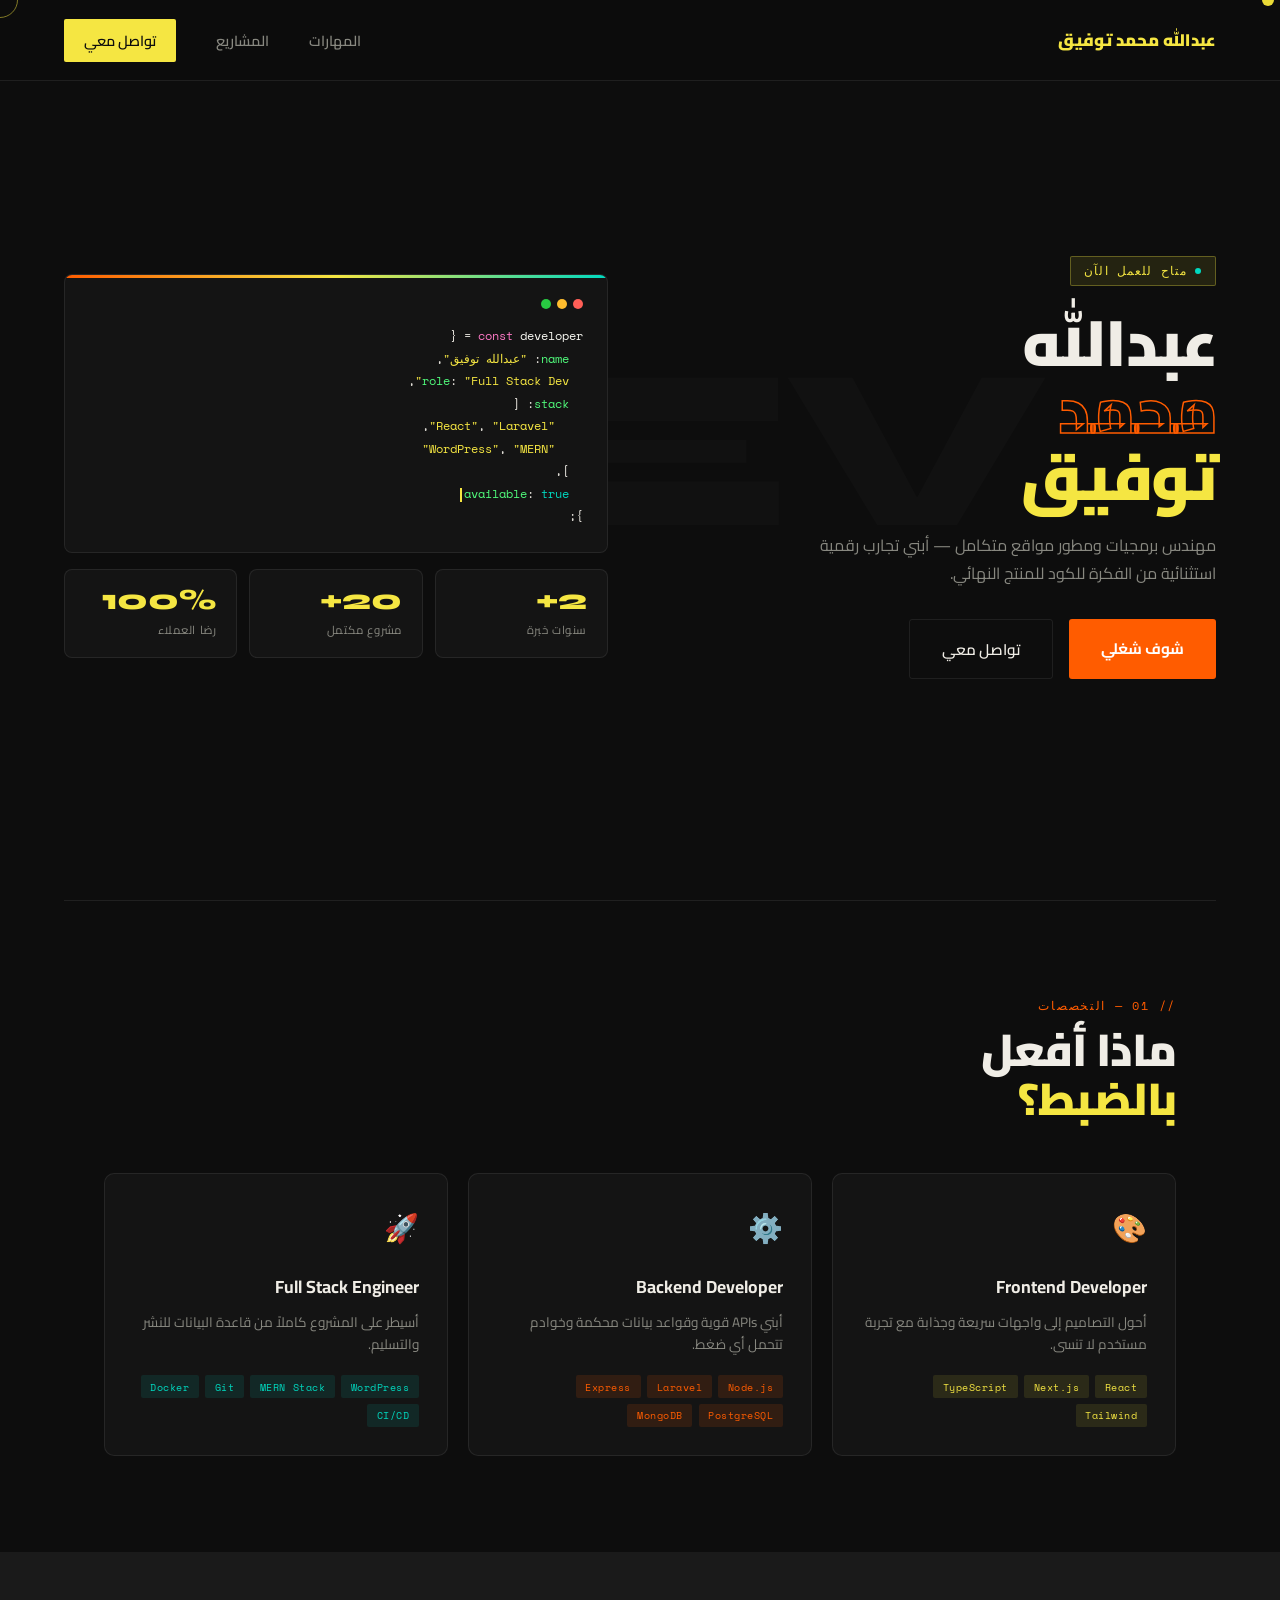
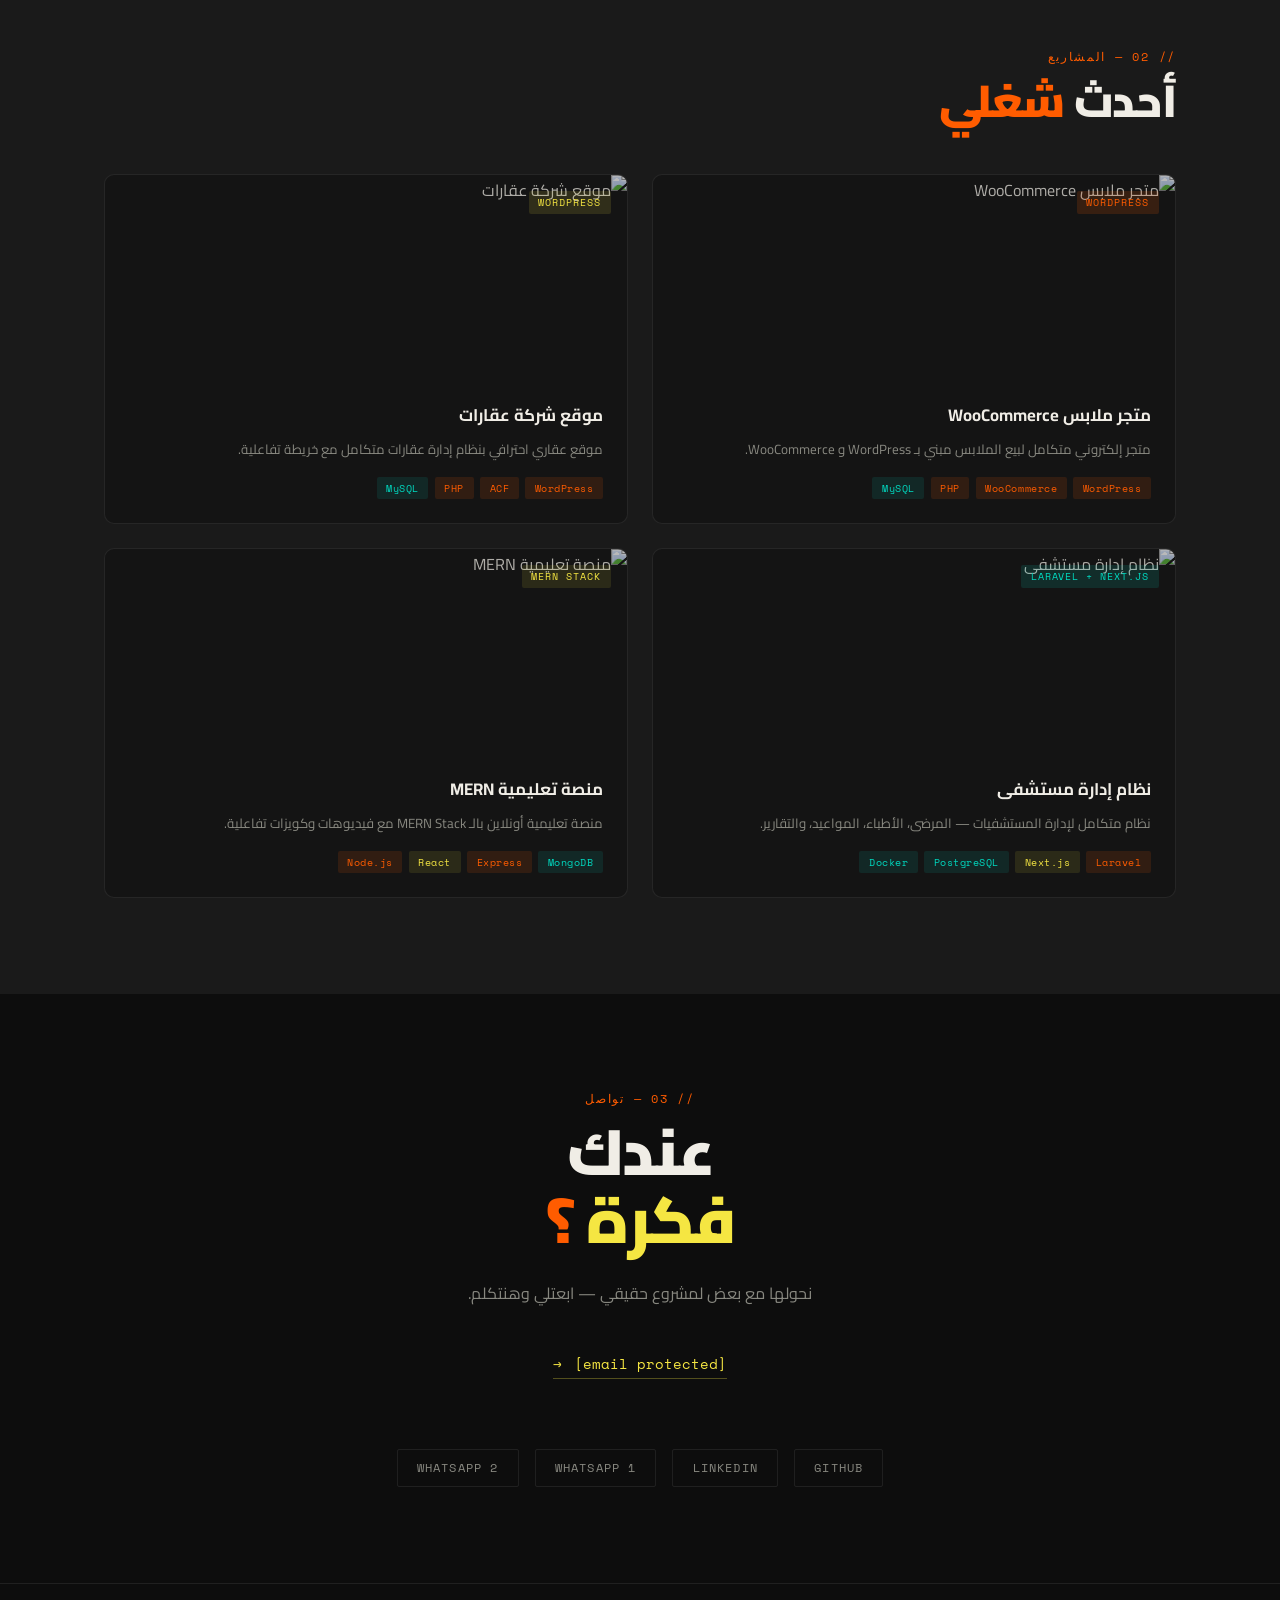
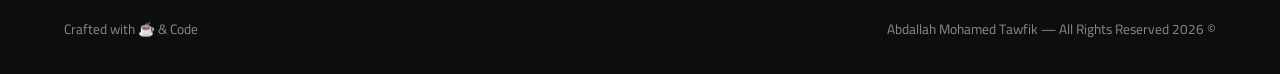
==== index.html @ bc63538a "add link to logo" ====
<!doctype html>
<html lang="ar" dir="rtl">
  <head>
    <meta charset="UTF-8" />
    <meta name="viewport" content="width=device-width, initial-scale=1.0" />
    <title>عبدالله محمد توفيق | Full Stack Developer</title>
    <link rel="preconnect" href="https://fonts.googleapis.com" />
    <link rel="preconnect" href="https://fonts.gstatic.com" crossorigin />
    <link
      href="https://fonts.googleapis.com/css2?family=Syne:wght@400;700;800&family=Space+Mono:wght@400;700&family=Cairo:wght@400;600;700;900&display=swap"
      rel="stylesheet"
    />
    <style>
      *,
      *::before,
      *::after {
        margin: 0;
        padding: 0;
        box-sizing: border-box;
      }
      :root {
        --yellow: #f5e642;
        --orange: #ff5c00;
        --teal: #00d9c0;
        --dark: #0d0d0d;
        --mid: #1a1a1a;
        --card: #141414;
        --border: rgba(255, 255, 255, 0.08);
        --text: #f0ede6;
        --muted: #888880;
      }
      html {
        scroll-behavior: smooth;
      }
      body {
        font-family: "Cairo", sans-serif;
        background: var(--dark);
        color: var(--text);
        overflow-x: hidden;
        cursor: none;
      }
      .cursor {
        position: fixed;
        width: 12px;
        height: 12px;
        background: var(--yellow);
        border-radius: 50%;
        pointer-events: none;
        z-index: 9999;
        transform: translate(-50%, -50%);
        will-change: left, top;
        mix-blend-mode: difference;
      }
      .cursor-trail {
        position: fixed;
        width: 36px;
        height: 36px;
        border: 1.5px solid var(--yellow);
        border-radius: 50%;
        pointer-events: none;
        z-index: 9998;
        transform: translate(-50%, -50%);
        opacity: 0.5;
        will-change: left, top;
      }
      nav {
        position: fixed;
        top: 0;
        left: 0;
        right: 0;
        z-index: 100;
        display: flex;
        align-items: center;
        justify-content: space-between;
        padding: 1.5rem 4rem;
        background: rgba(13, 13, 13, 0.85);
        backdrop-filter: blur(12px);
        border-bottom: 1px solid var(--border);
      }
      .nav-logo {
        font-family: "Cairo", sans-serif;
        font-weight: 900;
        font-size: 1.05rem;
        color: var(--yellow);
      }
      .nav-links {
        display: flex;
        gap: 2.5rem;
        list-style: none;
      }
      .nav-links a {
        color: var(--muted);
        text-decoration: none;
        font-size: 0.9rem;
        font-family: "Cairo", sans-serif;
        font-weight: 600;
        transition: color 0.2s;
      }
      .nav-links a:hover {
        color: var(--yellow);
      }
      .nav-cta {
        background: var(--yellow);
        color: var(--dark) !important;
        font-weight: 700;
        padding: 0.5rem 1.25rem;
        border-radius: 2px;
      }
      .hero {
        min-height: 100vh;
        display: flex;
        align-items: center;
        padding: 6rem 4rem 4rem;
        position: relative;
        overflow: hidden;
      }
      .hero-bg-text {
        position: absolute;
        top: 50%;
        left: 50%;
        transform: translate(-50%, -50%);
        font-family: "Syne", sans-serif;
        font-weight: 800;
        font-size: clamp(8rem, 18vw, 22rem);
        color: rgba(255, 255, 255, 0.02);
        white-space: nowrap;
        pointer-events: none;
        user-select: none;
        letter-spacing: -0.04em;
      }
      .hero-grid {
        display: grid;
        grid-template-columns: 1fr 1fr;
        gap: 4rem;
        width: 100%;
        max-width: 1200px;
        margin: 0 auto;
        align-items: center;
      }
      .hero-badge {
        display: inline-flex;
        align-items: center;
        gap: 0.5rem;
        background: rgba(245, 230, 66, 0.1);
        border: 1px solid rgba(245, 230, 66, 0.3);
        color: var(--yellow);
        font-family: "Space Mono", monospace;
        font-size: 0.72rem;
        padding: 0.35rem 0.85rem;
        border-radius: 2px;
        letter-spacing: 0.1em;
        margin-bottom: 1.5rem;
        animation: fadeUp 0.6s ease both;
      }
      .badge-dot {
        width: 6px;
        height: 6px;
        background: var(--teal);
        border-radius: 50%;
        animation: pulse 2s infinite;
      }
      @keyframes pulse {
        0%,
        100% {
          opacity: 1;
          transform: scale(1);
        }
        50% {
          opacity: 0.5;
          transform: scale(0.8);
        }
      }
      .hero-title {
        font-family: "Cairo", sans-serif;
        font-weight: 900;
        font-size: clamp(2.5rem, 5vw, 4.5rem);
        line-height: 1.05;
        letter-spacing: -0.03em;
        margin-bottom: 1.25rem;
        animation: fadeUp 0.6s 0.1s ease both;
      }
      .hero-title span.accent {
        color: var(--yellow);
      }
      .hero-title span.outline {
        -webkit-text-stroke: 1.5px var(--orange);
        color: transparent;
      }
      .hero-desc {
        color: var(--muted);
        font-size: 1rem;
        line-height: 1.75;
        max-width: 440px;
        margin-bottom: 2rem;
        animation: fadeUp 0.6s 0.2s ease both;
      }
      .hero-actions {
        display: flex;
        gap: 1rem;
        flex-wrap: wrap;
        animation: fadeUp 0.6s 0.3s ease both;
      }
      .btn-primary {
        background: var(--orange);
        color: #fff;
        padding: 0.9rem 2rem;
        font-family: "Cairo", sans-serif;
        font-weight: 700;
        font-size: 0.95rem;
        border: none;
        border-radius: 3px;
        cursor: none;
        transition: all 0.2s;
        text-decoration: none;
        display: inline-block;
      }
      .btn-primary:hover {
        background: var(--yellow);
        color: var(--dark);
        transform: translateY(-2px);
      }
      .btn-outline {
        background: transparent;
        color: var(--text);
        padding: 0.9rem 2rem;
        font-family: "Cairo", sans-serif;
        font-weight: 600;
        font-size: 0.95rem;
        border: 1px solid var(--border);
        border-radius: 3px;
        cursor: none;
        transition: all 0.2s;
        text-decoration: none;
        display: inline-block;
      }
      .btn-outline:hover {
        border-color: var(--teal);
        color: var(--teal);
        transform: translateY(-2px);
      }
      .hero-visual {
        display: flex;
        flex-direction: column;
        gap: 1rem;
        animation: fadeIn 0.8s 0.2s ease both;
      }
      .code-card {
        background: var(--card);
        border: 1px solid var(--border);
        border-radius: 8px;
        padding: 1.5rem;
        font-family: "Space Mono", monospace;
        font-size: 0.78rem;
        line-height: 1.8;
        position: relative;
        overflow: hidden;
      }
      .code-card::before {
        content: "";
        position: absolute;
        top: 0;
        left: 0;
        right: 0;
        height: 3px;
        background: linear-gradient(
          90deg,
          var(--orange),
          var(--yellow),
          var(--teal)
        );
      }
      .code-dots {
        display: flex;
        gap: 6px;
        margin-bottom: 1rem;
      }
      .code-dots span {
        width: 10px;
        height: 10px;
        border-radius: 50%;
      }
      .d1 {
        background: #ff5f57;
      }
      .d2 {
        background: #ffbd2e;
      }
      .d3 {
        background: #28ca42;
      }
      .c-kw {
        color: #ff79c6;
      }
      .c-fn {
        color: #50fa7b;
      }
      .c-str {
        color: var(--yellow);
      }
      .c-num {
        color: var(--teal);
      }
      .c-var {
        color: #f8f8f2;
      }
      .typing-cursor {
        display: inline-block;
        width: 2px;
        height: 14px;
        background: var(--yellow);
        margin-right: 2px;
        vertical-align: middle;
        animation: blink 1s infinite;
      }
      @keyframes blink {
        0%,
        100% {
          opacity: 1;
        }
        50% {
          opacity: 0;
        }
      }
      .stats-row {
        display: grid;
        grid-template-columns: repeat(3, 1fr);
        gap: 0.75rem;
      }
      .stat-card {
        background: var(--card);
        border: 1px solid var(--border);
        border-radius: 8px;
        padding: 1rem 1.25rem;
        transition:
          border-color 0.2s,
          transform 0.2s;
      }
      .stat-card:hover {
        border-color: var(--yellow);
        transform: translateY(-3px);
      }
      .stat-num {
        font-family: "Syne", sans-serif;
        font-weight: 800;
        font-size: 1.8rem;
        color: var(--yellow);
        line-height: 1;
        margin-bottom: 4px;
      }
      .stat-label {
        font-size: 0.72rem;
        color: var(--muted);
        letter-spacing: 0.05em;
      }
      .section {
        padding: 6rem 4rem;
        max-width: 1200px;
        margin: 0 auto;
      }
      .section-tag {
        font-family: "Space Mono", monospace;
        font-size: 0.72rem;
        color: var(--orange);
        letter-spacing: 0.15em;
        margin-bottom: 0.75rem;
        text-transform: uppercase;
      }
      .section-title {
        font-family: "Cairo", sans-serif;
        font-weight: 900;
        font-size: clamp(1.8rem, 3.5vw, 2.8rem);
        line-height: 1.1;
        letter-spacing: -0.02em;
        margin-bottom: 3rem;
      }
      .skills-grid {
        display: grid;
        grid-template-columns: repeat(3, 1fr);
        gap: 1.25rem;
      }
      .skill-card {
        background: var(--card);
        border: 1px solid var(--border);
        border-radius: 10px;
        padding: 1.75rem;
        transition: all 0.3s;
        position: relative;
        overflow: hidden;
      }
      .skill-card::after {
        content: "";
        position: absolute;
        bottom: 0;
        left: 0;
        right: 0;
        height: 2px;
        transform: scaleX(0);
        transition: transform 0.3s;
        transform-origin: left;
      }
      .skill-card.frontend::after {
        background: var(--yellow);
      }
      .skill-card.backend::after {
        background: var(--orange);
      }
      .skill-card.fullstack::after {
        background: var(--teal);
      }
      .skill-card:hover {
        border-color: rgba(255, 255, 255, 0.15);
        transform: translateY(-5px);
      }
      .skill-card:hover::after {
        transform: scaleX(1);
      }
      .skill-icon {
        font-size: 1.75rem;
        margin-bottom: 1rem;
      }
      .skill-title {
        font-family: "Cairo", sans-serif;
        font-weight: 700;
        font-size: 1.1rem;
        margin-bottom: 0.5rem;
      }
      .skill-desc {
        font-size: 0.85rem;
        color: var(--muted);
        line-height: 1.65;
        margin-bottom: 1.25rem;
      }
      .skill-tags {
        display: flex;
        flex-wrap: wrap;
        gap: 0.4rem;
      }
      .tag {
        font-family: "Space Mono", monospace;
        font-size: 0.65rem;
        padding: 0.2rem 0.6rem;
        border-radius: 2px;
        letter-spacing: 0.05em;
      }
      .tag-yellow {
        background: rgba(245, 230, 66, 0.1);
        color: var(--yellow);
      }
      .tag-orange {
        background: rgba(255, 92, 0, 0.12);
        color: var(--orange);
      }
      .tag-teal {
        background: rgba(0, 217, 192, 0.1);
        color: var(--teal);
      }
      .projects-section {
        background: var(--mid);
        padding: 6rem 0;
      }
      .projects-inner {
        max-width: 1200px;
        margin: 0 auto;
        padding: 0 4rem;
      }
      .projects-grid {
        display: grid;
        grid-template-columns: repeat(2, 1fr);
        gap: 1.5rem;
      }
      .project-card {
        background: var(--card);
        border: 1px solid var(--border);
        border-radius: 10px;
        overflow: hidden;
        transition: all 0.3s;
        cursor: none;
      }
      .project-card:hover {
        border-color: rgba(255, 255, 255, 0.25);
        transform: translateY(-4px);
      }
      .project-thumb {
        height: 200px;
        position: relative;
        overflow: hidden;
        display: flex;
        align-items: center;
        justify-content: center;
      }
      .project-thumb img {
        width: 100%;
        height: 100%;
        object-fit: cover;
        transition: transform 0.4s;
        opacity: 0.7;
      }
      .project-card:hover .project-thumb img {
        transform: scale(1.05);
        opacity: 0.9;
      }
      .project-label {
        position: absolute;
        top: 1rem;
        right: 1rem;
        font-family: "Space Mono", monospace;
        font-size: 0.62rem;
        padding: 0.25rem 0.6rem;
        border-radius: 2px;
        letter-spacing: 0.1em;
      }
      .project-overlay {
        position: absolute;
        inset: 0;
        background: rgba(0, 0, 0, 0.4);
        display: flex;
        align-items: center;
        justify-content: center;
        opacity: 0;
        transition: opacity 0.3s;
      }
      .project-card:hover .project-overlay {
        opacity: 1;
      }
      .overlay-btn {
        font-family: "Cairo", sans-serif;
        font-weight: 700;
        font-size: 0.85rem;
        color: var(--dark);
        background: var(--yellow);
        padding: 0.6rem 1.4rem;
        border-radius: 3px;
        border: none;
        cursor: none;
      }
      .project-body {
        padding: 1.5rem;
      }
      .project-title {
        font-family: "Cairo", sans-serif;
        font-weight: 700;
        font-size: 1.05rem;
        margin-bottom: 0.5rem;
      }
      .project-desc {
        font-size: 0.83rem;
        color: var(--muted);
        line-height: 1.65;
        margin-bottom: 1rem;
      }
      .project-stack {
        display: flex;
        gap: 0.4rem;
        flex-wrap: wrap;
      }
      .contact-section {
        padding: 6rem 4rem;
        max-width: 900px;
        margin: 0 auto;
        text-align: center;
      }
      .contact-big {
        font-family: "Cairo", sans-serif;
        font-weight: 900;
        font-size: clamp(2.5rem, 5vw, 5rem);
        line-height: 1.05;
        letter-spacing: -0.03em;
        margin-bottom: 1.5rem;
      }
      .contact-big .y {
        color: var(--yellow);
      }
      .contact-big .o {
        color: var(--orange);
      }
      .contact-desc {
        color: var(--muted);
        font-size: 1rem;
        margin-bottom: 2.5rem;
      }
      .contact-email {
        display: inline-flex;
        align-items: center;
        gap: 0.75rem;
        font-family: "Space Mono", monospace;
        font-size: 0.85rem;
        color: var(--yellow);
        text-decoration: none;
        border-bottom: 1px solid rgba(245, 230, 66, 0.3);
        padding-bottom: 4px;
        transition: all 0.2s;
        margin-bottom: 2.5rem;
      }
      .contact-email:hover {
        border-color: var(--yellow);
        gap: 1rem;
      }
      .socials {
        display: flex;
        gap: 1rem;
        justify-content: center;
        flex-wrap: wrap;
      }
      .social-link {
        font-family: "Space Mono", monospace;
        font-size: 0.72rem;
        letter-spacing: 0.1em;
        color: var(--muted);
        text-decoration: none;
        padding: 0.6rem 1.2rem;
        border: 1px solid var(--border);
        border-radius: 2px;
        transition: all 0.2s;
        text-transform: uppercase;
      }
      .social-link:hover {
        color: var(--text);
        border-color: rgba(255, 255, 255, 0.25);
        transform: translateY(-2px);
      }
      footer {
        border-top: 1px solid var(--border);
        padding: 2rem 4rem;
        display: flex;
        justify-content: space-between;
        align-items: center;
      }
      footer p {
        font-family: "Cairo", sans-serif;
        font-size: 0.85rem;
        color: var(--muted);
      }
      .divider {
        height: 1px;
        background: var(--border);
        margin: 0 4rem;
      }
      @keyframes fadeUp {
        from {
          opacity: 0;
          transform: translateY(20px);
        }
        to {
          opacity: 1;
          transform: translateY(0);
        }
      }
      @keyframes fadeIn {
        from {
          opacity: 0;
        }
        to {
          opacity: 1;
        }
      }
      .reveal {
        opacity: 0;
        transform: translateY(30px);
        transition:
          opacity 0.6s ease,
          transform 0.6s ease;
      }
      .reveal.visible {
        opacity: 1;
        transform: none;
      }
      ::-webkit-scrollbar {
        width: 4px;
      }
      ::-webkit-scrollbar-track {
        background: var(--dark);
      }
      ::-webkit-scrollbar-thumb {
        background: var(--orange);
        border-radius: 2px;
      }

      /* ===== SLIDE-IN PANEL ===== */
      .panel-overlay {
        position: fixed;
        inset: 0;
        background: rgba(0, 0, 0, 0.7);
        z-index: 500;
        opacity: 0;
        pointer-events: none;
        transition: opacity 0.35s ease;
        backdrop-filter: blur(4px);
      }
      .panel-overlay.active {
        opacity: 1;
        pointer-events: all;
      }
      .slide-panel {
        position: fixed;
        top: 0;
        left: 0;
        width: min(680px, 100vw);
        height: 100vh;
        background: #111;
        z-index: 501;
        transform: translateX(-100%);
        transition: transform 0.4s cubic-bezier(0.4, 0, 0.2, 1);
        overflow-y: auto;
        display: flex;
        flex-direction: column;
      }
      .slide-panel.active {
        transform: translateX(0);
      }
      .panel-header {
        padding: 1.5rem 2rem;
        border-bottom: 1px solid var(--border);
        display: flex;
        align-items: center;
        justify-content: space-between;
        position: sticky;
        top: 0;
        background: #111;
        z-index: 10;
      }
      .panel-close {
        width: 36px;
        height: 36px;
        border: 1px solid var(--border);
        background: transparent;
        color: var(--muted);
        border-radius: 4px;
        cursor: none;
        font-size: 1.1rem;
        display: flex;
        align-items: center;
        justify-content: center;
        transition: all 0.2s;
      }
      .panel-close:hover {
        border-color: var(--orange);
        color: var(--orange);
      }
      .panel-body {
        padding: 2rem;
        flex: 1;
      }
      .panel-imgs {
        display: grid;
        grid-template-columns: 1fr 1fr;
        gap: 0.75rem;
        margin-bottom: 2rem;
      }
      .panel-img {
        width: 100%;
        height: 160px;
        object-fit: cover;
        border-radius: 6px;
        border: 1px solid var(--border);
      }
      .panel-img-single {
        width: 100%;
        height: 240px;
        object-fit: cover;
        border-radius: 6px;
        border: 1px solid var(--border);
        margin-bottom: 2rem;
      }
      .panel-title {
        font-family: "Cairo", sans-serif;
        font-weight: 900;
        font-size: 1.6rem;
        margin-bottom: 0.5rem;
      }
      .panel-type {
        font-family: "Space Mono", monospace;
        font-size: 0.7rem;
        letter-spacing: 0.12em;
        padding: 0.25rem 0.7rem;
        border-radius: 2px;
        display: inline-block;
        margin-bottom: 1.25rem;
      }
      .panel-desc {
        color: var(--muted);
        font-size: 0.92rem;
        line-height: 1.8;
        margin-bottom: 1.75rem;
      }
      .panel-section-label {
        font-family: "Space Mono", monospace;
        font-size: 0.68rem;
        color: var(--orange);
        letter-spacing: 0.15em;
        text-transform: uppercase;
        margin-bottom: 0.75rem;
      }
      .panel-tags {
        display: flex;
        flex-wrap: wrap;
        gap: 0.5rem;
        margin-bottom: 1.75rem;
      }
      .panel-tag {
        font-family: "Space Mono", monospace;
        font-size: 0.68rem;
        padding: 0.3rem 0.75rem;
        border-radius: 2px;
        letter-spacing: 0.05em;
      }
      .panel-links {
        display: flex;
        gap: 0.75rem;
        flex-wrap: wrap;
      }
      .panel-link {
        font-family: "Cairo", sans-serif;
        font-weight: 600;
        font-size: 0.85rem;
        text-decoration: none;
        padding: 0.7rem 1.4rem;
        border-radius: 3px;
        transition: all 0.2s;
        display: inline-flex;
        align-items: center;
        gap: 0.4rem;
      }
      .panel-link.primary {
        background: var(--orange);
        color: #fff;
      }
      .panel-link.primary:hover {
        background: var(--yellow);
        color: var(--dark);
      }
      .panel-link.secondary {
        background: transparent;
        border: 1px solid var(--border);
        color: var(--text);
      }
      .panel-link.secondary:hover {
        border-color: var(--teal);
        color: var(--teal);
      }

      @media (max-width: 900px) {
        nav {
          padding: 1.25rem 2rem;
        }
        .nav-links {
          display: none;
        }
        .hero {
          padding: 5rem 2rem 3rem;
        }
        .hero-grid {
          grid-template-columns: 1fr;
        }
        .hero-visual {
          display: none;
        }
        .section {
          padding: 4rem 2rem;
        }
        .skills-grid {
          grid-template-columns: 1fr;
        }
        .projects-inner {
          padding: 0 2rem;
        }
        .projects-grid {
          grid-template-columns: 1fr;
        }
        .contact-section {
          padding: 4rem 2rem;
        }
        footer {
          padding: 1.5rem 2rem;
          flex-direction: column;
          gap: 0.5rem;
          text-align: center;
        }
        .divider {
          margin: 0 2rem;
        }
        .panel-imgs {
          grid-template-columns: 1fr;
        }
        .slide-panel {
          width: 100vw;
        }
      }
    </style>
  </head>
  <body>
    <div class="cursor" id="cursor"></div>
    <div class="cursor-trail" id="trail"></div>

    <!-- SLIDE PANEL OVERLAY -->
    <div class="panel-overlay" id="panelOverlay" onclick="closePanel()"></div>

    <!-- SLIDE PANEL -->
    <div class="slide-panel" id="slidePanel">
      <div class="panel-header">
        <span
          style="
            font-family: &quot;Space Mono&quot;, monospace;
            font-size: 0.72rem;
            color: var(--muted);
            letter-spacing: 0.1em;
          "
          >PROJECT DETAILS</span
        >
        <button class="panel-close" onclick="closePanel()">&#x2715;</button>
      </div>
      <div class="panel-body" id="panelBody"></div>
    </div>

    <nav>
      <a href="#" class="nav-logo" style="text-decoration: none"
        >عبدالله محمد توفيق</a
      >
      <ul class="nav-links">
        <li><a href="#skills">المهارات</a></li>
        <li><a href="#projects">المشاريع</a></li>
        <li><a href="#contact" class="nav-cta">تواصل معي</a></li>
      </ul>
    </nav>

    <section class="hero">
      <div class="hero-bg-text">DEV</div>
      <div class="hero-grid">
        <div>
          <div class="hero-badge">
            <span class="badge-dot"></span>متاح للعمل الآن
          </div>
          <h1 class="hero-title">
            عبدالله<br /><span class="outline">محمد</span><br /><span
              class="accent"
              >توفيق</span
            >
          </h1>
          <p class="hero-desc">
            مهندس برمجيات ومطور مواقع متكامل — أبني تجارب رقمية استثنائية من
            الفكرة للكود للمنتج النهائي.
          </p>
          <div class="hero-actions">
            <a href="#projects" class="btn-primary">شوف شغلي</a>
            <a href="#contact" class="btn-outline">تواصل معي</a>
          </div>
        </div>
        <div class="hero-visual">
          <div class="code-card">
            <div class="code-dots">
              <span class="d1"></span><span class="d2"></span
              ><span class="d3"></span>
            </div>
            <span class="c-kw">const</span>
            <span class="c-var">developer</span> = {<br />
            &nbsp;&nbsp;<span class="c-fn">name</span>:
            <span class="c-str">"عبدالله توفيق"</span>,<br />
            &nbsp;&nbsp;<span class="c-fn">role</span>:
            <span class="c-str">"Full Stack Dev"</span>,<br />
            &nbsp;&nbsp;<span class="c-fn">stack</span>: [<br />
            &nbsp;&nbsp;&nbsp;&nbsp;<span class="c-str">"React"</span>,
            <span class="c-str">"Laravel"</span>,<br />
            &nbsp;&nbsp;&nbsp;&nbsp;<span class="c-str">"WordPress"</span>,
            <span class="c-str">"MERN"</span><br />
            &nbsp;&nbsp;],<br />
            &nbsp;&nbsp;<span class="c-fn">available</span>:
            <span class="c-num">true</span><span class="typing-cursor"></span
            ><br />
            };
          </div>
          <div class="stats-row">
            <div class="stat-card">
              <div class="stat-num">2+</div>
              <div class="stat-label">سنوات خبرة</div>
            </div>
            <div class="stat-card">
              <div class="stat-num">20+</div>
              <div class="stat-label">مشروع مكتمل</div>
            </div>
            <div class="stat-card">
              <div class="stat-num">100%</div>
              <div class="stat-label">رضا العملاء</div>
            </div>
          </div>
        </div>
      </div>
    </section>

    <div class="divider"></div>

    <section class="section" id="skills">
      <p class="section-tag reveal">// 01 — التخصصات</p>
      <h2 class="section-title reveal">
        ماذا أفعل<br /><span style="color: var(--yellow)">بالضبط؟</span>
      </h2>
      <div class="skills-grid">
        <div class="skill-card frontend reveal">
          <div class="skill-icon">🎨</div>
          <div class="skill-title">Frontend Developer</div>
          <p class="skill-desc">
            أحول التصاميم إلى واجهات سريعة وجذابة مع تجربة مستخدم لا تنسى.
          </p>
          <div class="skill-tags">
            <span class="tag tag-yellow">React</span>
            <span class="tag tag-yellow">Next.js</span>
            <span class="tag tag-yellow">TypeScript</span>
            <span class="tag tag-yellow">Tailwind</span>
          </div>
        </div>
        <div class="skill-card backend reveal" style="transition-delay: 0.1s">
          <div class="skill-icon">⚙️</div>
          <div class="skill-title">Backend Developer</div>
          <p class="skill-desc">
            أبني APIs قوية وقواعد بيانات محكمة وخوادم تتحمل أي ضغط.
          </p>
          <div class="skill-tags">
            <span class="tag tag-orange">Node.js</span>
            <span class="tag tag-orange">Laravel</span>
            <span class="tag tag-orange">Express</span>
            <span class="tag tag-orange">PostgreSQL</span>
            <span class="tag tag-orange">MongoDB</span>
          </div>
        </div>
        <div class="skill-card fullstack reveal" style="transition-delay: 0.2s">
          <div class="skill-icon">🚀</div>
          <div class="skill-title">Full Stack Engineer</div>
          <p class="skill-desc">
            أسيطر على المشروع كاملاً من قاعدة البيانات للنشر والتسليم.
          </p>
          <div class="skill-tags">
            <span class="tag tag-teal">WordPress</span>
            <span class="tag tag-teal">MERN Stack</span>
            <span class="tag tag-teal">Git</span>
            <span class="tag tag-teal">Docker</span>
            <span class="tag tag-teal">CI/CD</span>
          </div>
        </div>
      </div>
    </section>

    <section class="projects-section" id="projects">
      <div class="projects-inner">
        <p class="section-tag reveal">// 02 — المشاريع</p>
        <h2 class="section-title reveal">
          أحدث <span style="color: var(--orange)">شغلي</span>
        </h2>
        <div class="projects-grid" id="projectsGrid"></div>
      </div>
    </section>

    <section class="contact-section" id="contact">
      <p class="section-tag reveal" style="text-align: center">// 03 — تواصل</p>
      <h2 class="contact-big reveal">
        عندك<br /><span class="y">فكرة</span> <span class="o">؟</span>
      </h2>
      <p class="contact-desc reveal">
        نحولها مع بعض لمشروع حقيقي — ابعتلي وهنتكلم.
      </p>
      <a
        href="/cdn-cgi/l/email-protection#84c5e6e0e5e8e8e5ecaae9ebece5e9e1e0aaf0e5f3e2edefc4e3e9e5ede8aae7ebe9"
        class="contact-email reveal"
        ><span
          class="__cf_email__"
          data-cfemail="21604345404d4d40490f4c4e49404c44450f55405647484a61464c40484d0f424e4c"
          >[email&#160;protected]</span
        >
        &rarr;</a
      >
      <br /><br />
      <div class="socials reveal">
        <a href="https://github.com/abdallah-mohamed-dev" class="social-link"
          >GitHub</a
        >
        <a
          href="https://www.linkedin.com/in/abdallah-mohamed-tawfik"
          class="social-link"
          >LinkedIn</a
        >
        <a href="https://wa.me/201006110059" class="social-link">WhatsApp 1</a>
        <a href="https://wa.me/201557713572" class="social-link">WhatsApp 2</a>
      </div>
    </section>

    <footer>
      <p id="footerCopy"></p>
      <p>Crafted with &#9749; &amp; Code</p>
    </footer>

    <script
      data-cfasync="false"
      src="/cdn-cgi/scripts/5c5dd728/cloudflare-static/email-decode.min.js"
    ></script>
    <script>
      // =============================================
      // PROJECTS DATA — JSON format
      // To load from API instead, call: fetchProjects('https://your-api.com/projects')
      // The function expects the response to be an array matching this same structure.
      // =============================================
      var PROJECTS_DATA = [
        {
          id: 1,
          title: "متجر ملابس WooCommerce",
          type: "WordPress",
          typeBg: "rgba(255,92,0,0.15)",
          typeColor: "#FF5C00",
          shortDesc:
            "متجر إلكتروني متكامل لبيع الملابس مبني بـ WordPress و WooCommerce.",
          fullDesc:
            "منصة تجارة إلكترونية احترافية لبيع الملابس بنيت بـ WordPress و WooCommerce. تتضمن نظام دفع متعدد (Visa / فوري / تحويل بنكي)، لوحة تحكم كاملة لإدارة المنتجات والطلبات، نظام كوبونات وعروض، وتصميم متجاوب 100% مع الموبايل. تم النشر على سيرفر cPanel.",
          stack: [
            "WordPress",
            "WooCommerce",
            "PHP",
            "MySQL",
            "cPanel",
            "Elementor",
          ],
          stackColors: [
            "tag-orange",
            "tag-orange",
            "tag-orange",
            "tag-teal",
            "tag-teal",
            "tag-yellow",
          ],
          images: [
            "https://images.unsplash.com/photo-1441986300917-64674bd600d8?w=800&q=80",
            "https://images.unsplash.com/photo-1556742049-0cfed4f6a45d?w=800&q=80",
          ],
          liveUrl: "#",
          githubUrl: "#",
        },
        {
          id: 2,
          title: "موقع شركة عقارات",
          type: "WordPress",
          typeBg: "rgba(245,230,66,0.12)",
          typeColor: "#F5E642",
          shortDesc:
            "موقع عقاري احترافي بنظام إدارة عقارات متكامل مع خريطة تفاعلية.",
          fullDesc:
            "موقع شركة عقارات مبني على WordPress مع إضافة ACF وCustom Post Types لإدارة العقارات. يشمل فلترة متقدمة للبحث حسب المنطقة والسعر والنوع، خريطة Google Maps تفاعلية، نظام تواصل مباشر مع العملاء، وصفحات SEO محسّنة. تم النشر على cPanel مع SSL.",
          stack: [
            "WordPress",
            "ACF",
            "PHP",
            "MySQL",
            "Google Maps API",
            "cPanel",
          ],
          stackColors: [
            "tag-orange",
            "tag-orange",
            "tag-orange",
            "tag-teal",
            "tag-yellow",
            "tag-teal",
          ],
          images: [
            "https://images.unsplash.com/photo-1560518883-ce09059eeffa?w=800&q=80",
            "https://images.unsplash.com/photo-1582407947304-fd86f28f3fde?w=800&q=80",
          ],
          liveUrl: "#",
          githubUrl: "#",
        },
        {
          id: 3,
          title: "نظام إدارة مستشفى",
          type: "Laravel + Next.js",
          typeBg: "rgba(0,217,192,0.12)",
          typeColor: "#00D9C0",
          shortDesc:
            "نظام متكامل لإدارة المستشفيات — المرضى، الأطباء، المواعيد، والتقارير.",
          fullDesc:
            "نظام إدارة مستشفى متكامل بـ Backend Laravel (REST API) و Frontend Next.js. يشمل إدارة ملفات المرضى والأطباء، نظام حجز مواعيد ذكي مع تنبيهات SMS وEmail، لوحة إحصائيات تفاعلية، نظام صلاحيات متعدد المستويات (Admin / Doctor / Receptionist)، وقاعدة بيانات PostgreSQL مُحسَّنة للأداء. يعمل في بيئة Docker.",
          stack: [
            "Laravel",
            "Next.js",
            "PostgreSQL",
            "Docker",
            "Sanctum",
            "Tailwind",
          ],
          stackColors: [
            "tag-orange",
            "tag-yellow",
            "tag-teal",
            "tag-teal",
            "tag-orange",
            "tag-yellow",
          ],
          images: [
            "https://images.unsplash.com/photo-1519494026892-80bbd2d6fd0d?w=800&q=80",
            "https://images.unsplash.com/photo-1551190822-a9333d879b1f?w=800&q=80",
          ],
          liveUrl: "#",
          githubUrl: "https://github.com/abdallah-mohamed-dev",
        },
        {
          id: 4,
          title: "منصة تعليمية MERN",
          type: "MERN Stack",
          typeBg: "rgba(245,230,66,0.1)",
          typeColor: "#F5E642",
          shortDesc:
            "منصة تعليمية أونلاين بالـ MERN Stack مع فيديوهات وكويزات تفاعلية.",
          fullDesc:
            "منصة تعليمية متكاملة مبنية بالـ MERN Stack (MongoDB, Express, React, Node.js). تحتوي على نظام مستخدمين كامل (Instructor / Student)، رفع فيديوهات وملفات PDF، كويزات تفاعلية مع نتائج فورية، نظام تقدم المتعلم، دفع إلكتروني بـ Stripe، وإشعارات Real-time بـ Socket.io. منشورة على Docker مع CI/CD Pipeline.",
          stack: [
            "MongoDB",
            "Express",
            "React",
            "Node.js",
            "Socket.io",
            "Docker",
            "Stripe",
          ],
          stackColors: [
            "tag-teal",
            "tag-orange",
            "tag-yellow",
            "tag-orange",
            "tag-teal",
            "tag-teal",
            "tag-yellow",
          ],
          images: [
            "https://images.unsplash.com/photo-1501504905252-473c47e087f8?w=800&q=80",
            "https://images.unsplash.com/photo-1516321318423-f06f85e504b3?w=800&q=80",
          ],
          liveUrl: "#",
          githubUrl: "https://github.com/abdallah-mohamed-dev",
        },
      ];

      // =============================================
      // fetchProjects — pass a URL to load from API
      // Example usage (commented out):
      //
      // fetchProjects('https://your-api.com/api/projects');
      //
      // async function fetchProjects(url) {
      //   try {
      //     const res = await fetch(url);
      //     const data = await res.json();
      //     renderProjects(data);
      //   } catch(e) {
      //     console.error('Failed to load projects:', e);
      //     renderProjects(PROJECTS_DATA); // fallback to local data
      //   }
      // }
      // =============================================

      function renderProjects(projects) {
        var grid = document.getElementById("projectsGrid");
        grid.innerHTML = "";
        for (var i = 0; i < projects.length; i++) {
          var p = projects[i];
          var delay = (i * 0.1).toFixed(1);
          var card = document.createElement("div");
          card.className = "project-card reveal";
          card.style.transitionDelay = delay + "s";
          card.setAttribute("data-id", p.id);
          card.innerHTML =
            '<div class="project-thumb">' +
            '<img src="' +
            p.images[0] +
            '" alt="' +
            p.title +
            '" loading="lazy">' +
            '<span class="project-label" style="background:' +
            p.typeBg +
            ";color:" +
            p.typeColor +
            '">' +
            p.type.toUpperCase() +
            "</span>" +
            '<div class="project-overlay"><button class="overlay-btn" onclick="openPanel(' +
            p.id +
            ')">عرض التفاصيل</button></div>' +
            "</div>" +
            '<div class="project-body">' +
            '<h3 class="project-title">' +
            p.title +
            "</h3>" +
            '<p class="project-desc">' +
            p.shortDesc +
            "</p>" +
            '<div class="project-stack">' +
            p.stack
              .slice(0, 4)
              .map(function (t, idx) {
                return (
                  '<span class="tag ' +
                  (p.stackColors[idx] || "tag-teal") +
                  '">' +
                  t +
                  "</span>"
                );
              })
              .join("") +
            "</div>" +
            "</div>";
          card.addEventListener(
            "click",
            (function (id) {
              return function () {
                openPanel(id);
              };
            })(p.id),
          );
          grid.appendChild(card);
        }
        // re-observe reveal elements
        var newReveal = grid.querySelectorAll(".reveal");
        for (var j = 0; j < newReveal.length; j++) {
          revealObserver.observe(newReveal[j]);
        }
      }

      function openPanel(id) {
        var p = null;
        for (var i = 0; i < PROJECTS_DATA.length; i++) {
          if (PROJECTS_DATA[i].id === id) {
            p = PROJECTS_DATA[i];
            break;
          }
        }
        if (!p) return;

        var tagsHtml = p.stack
          .map(function (t, i) {
            return (
              '<span class="panel-tag ' +
              (p.stackColors[i] || "tag-teal") +
              '">' +
              t +
              "</span>"
            );
          })
          .join("");

        var imgsHtml = "";
        if (p.images.length >= 2) {
          imgsHtml =
            '<div class="panel-imgs">' +
            p.images
              .map(function (src) {
                return (
                  '<img class="panel-img" src="' +
                  src +
                  '" alt="' +
                  p.title +
                  '" loading="lazy">'
                );
              })
              .join("") +
            "</div>";
        } else {
          imgsHtml =
            '<img class="panel-img-single" src="' +
            p.images[0] +
            '" alt="' +
            p.title +
            '" loading="lazy">';
        }

        document.getElementById("panelBody").innerHTML =
          imgsHtml +
          '<span class="panel-type" style="background:' +
          p.typeBg +
          ";color:" +
          p.typeColor +
          '">' +
          p.type +
          "</span>" +
          '<h2 class="panel-title">' +
          p.title +
          "</h2>" +
          '<p class="panel-desc">' +
          p.fullDesc +
          "</p>" +
          '<p class="panel-section-label">// التقنيات المستخدمة</p>' +
          '<div class="panel-tags">' +
          tagsHtml +
          "</div>" +
          '<p class="panel-section-label">// الروابط</p>' +
          '<div class="panel-links">' +
          '<a href="' +
          p.liveUrl +
          '" class="panel-link primary" target="_blank">مشاهدة المشروع &rarr;</a>' +
          '<a href="' +
          p.githubUrl +
          '" class="panel-link secondary" target="_blank">GitHub</a>' +
          "</div>";

        document.getElementById("panelOverlay").classList.add("active");
        document.getElementById("slidePanel").classList.add("active");
        document.body.style.overflow = "hidden";
      }

      function closePanel() {
        document.getElementById("panelOverlay").classList.remove("active");
        document.getElementById("slidePanel").classList.remove("active");
        document.body.style.overflow = "";
      }

      document.addEventListener("keydown", function (e) {
        if (e.key === "Escape") closePanel();
      });

      // Copyright year
      document.getElementById("footerCopy").textContent =
        "\u00a9 " +
        new Date().getFullYear() +
        " Abdallah Mohamed Tawfik \u2014 All Rights Reserved";

      // Cursor — requestAnimationFrame للـ trail بدل setTimeout، وCSS للـ hover
      var c = document.getElementById("cursor");
      var t = document.getElementById("trail");
      var mx = 0,
        my = 0,
        tx = 0,
        ty = 0;
      document.addEventListener("mousemove", function (e) {
        mx = e.clientX;
        my = e.clientY;
        c.style.left = mx + "px";
        c.style.top = my + "px";
      });
      (function animateTrail() {
        tx += (mx - tx) * 0.12;
        ty += (my - ty) * 0.12;
        t.style.left = tx + "px";
        t.style.top = ty + "px";
        requestAnimationFrame(animateTrail);
      })();

      // Reveal observer
      var revealObserver = new IntersectionObserver(
        function (entries) {
          for (var i = 0; i < entries.length; i++) {
            if (entries[i].isIntersecting)
              entries[i].target.classList.add("visible");
          }
        },
        { threshold: 0.1 },
      );
      var revealEls = document.querySelectorAll(".reveal");
      for (var i = 0; i < revealEls.length; i++) {
        revealObserver.observe(revealEls[i]);
      }

      // Init
      renderProjects(PROJECTS_DATA);
    </script>
  </body>
</html>
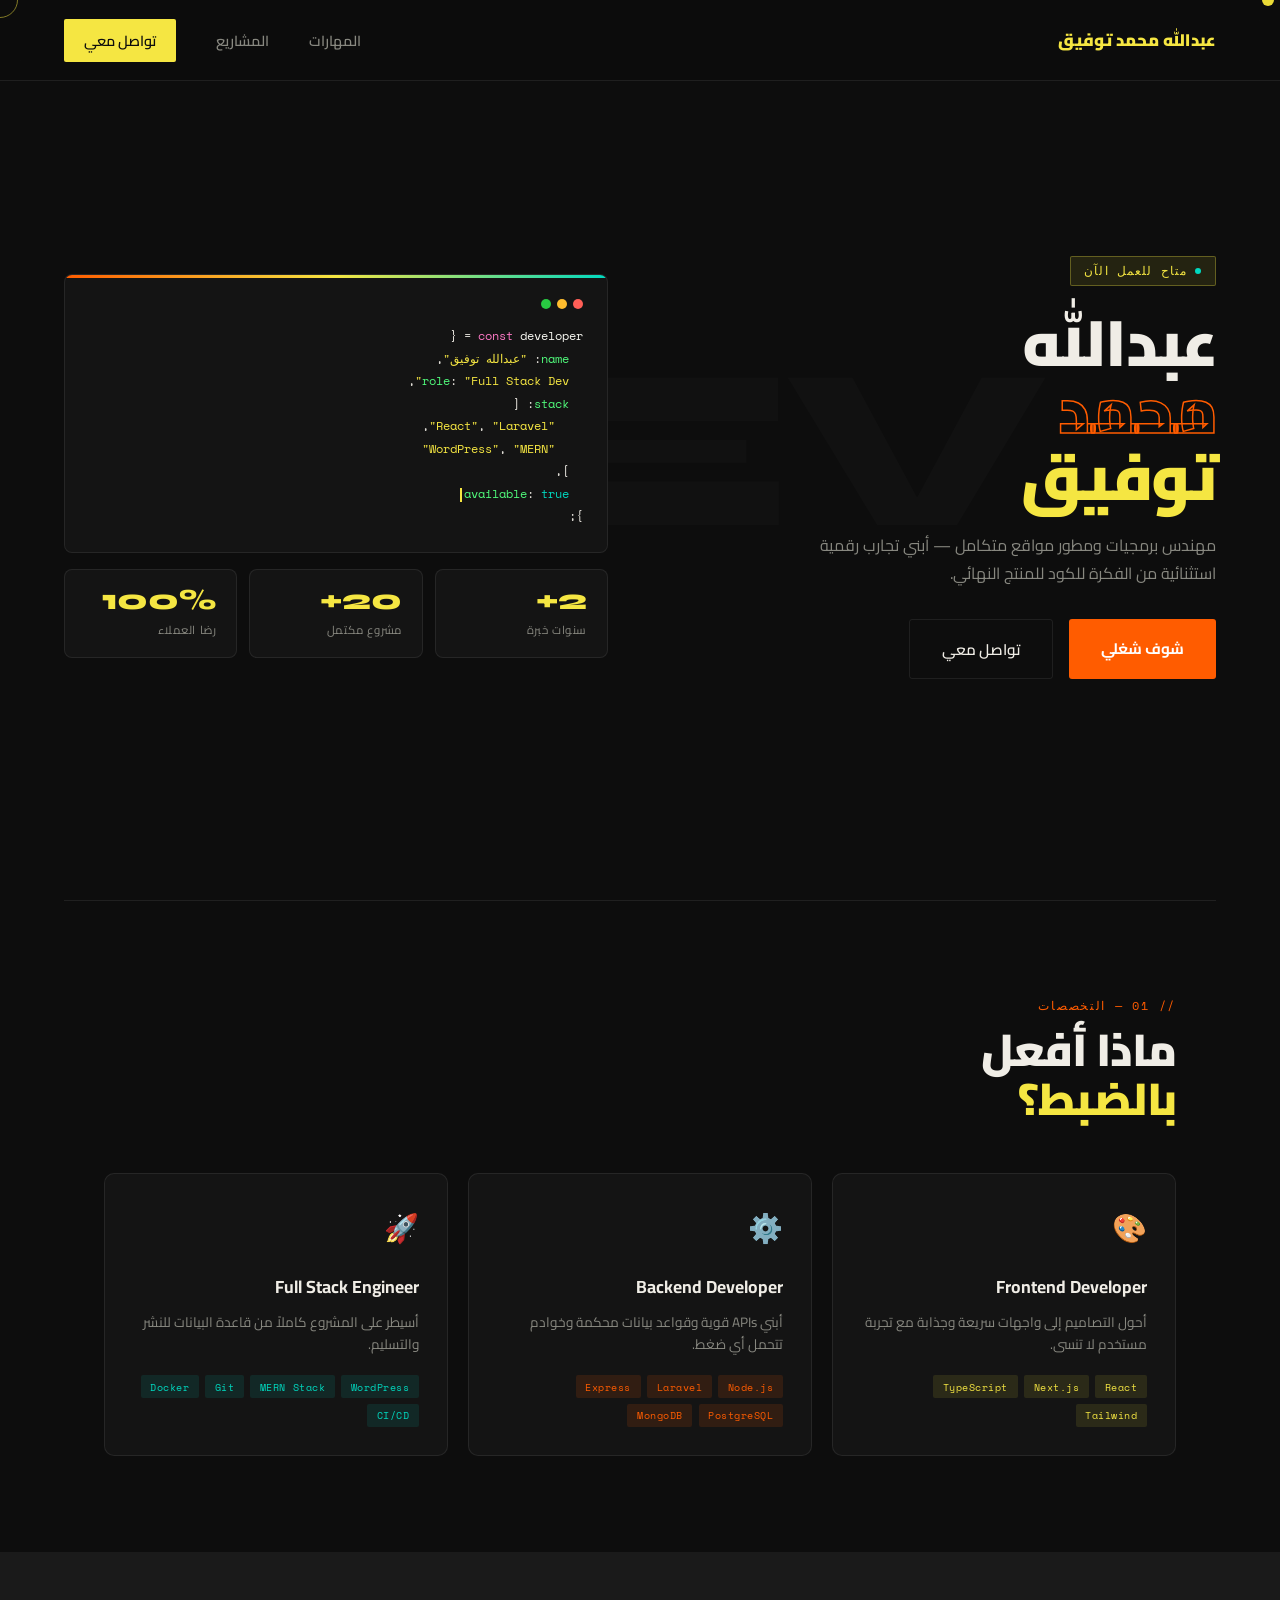
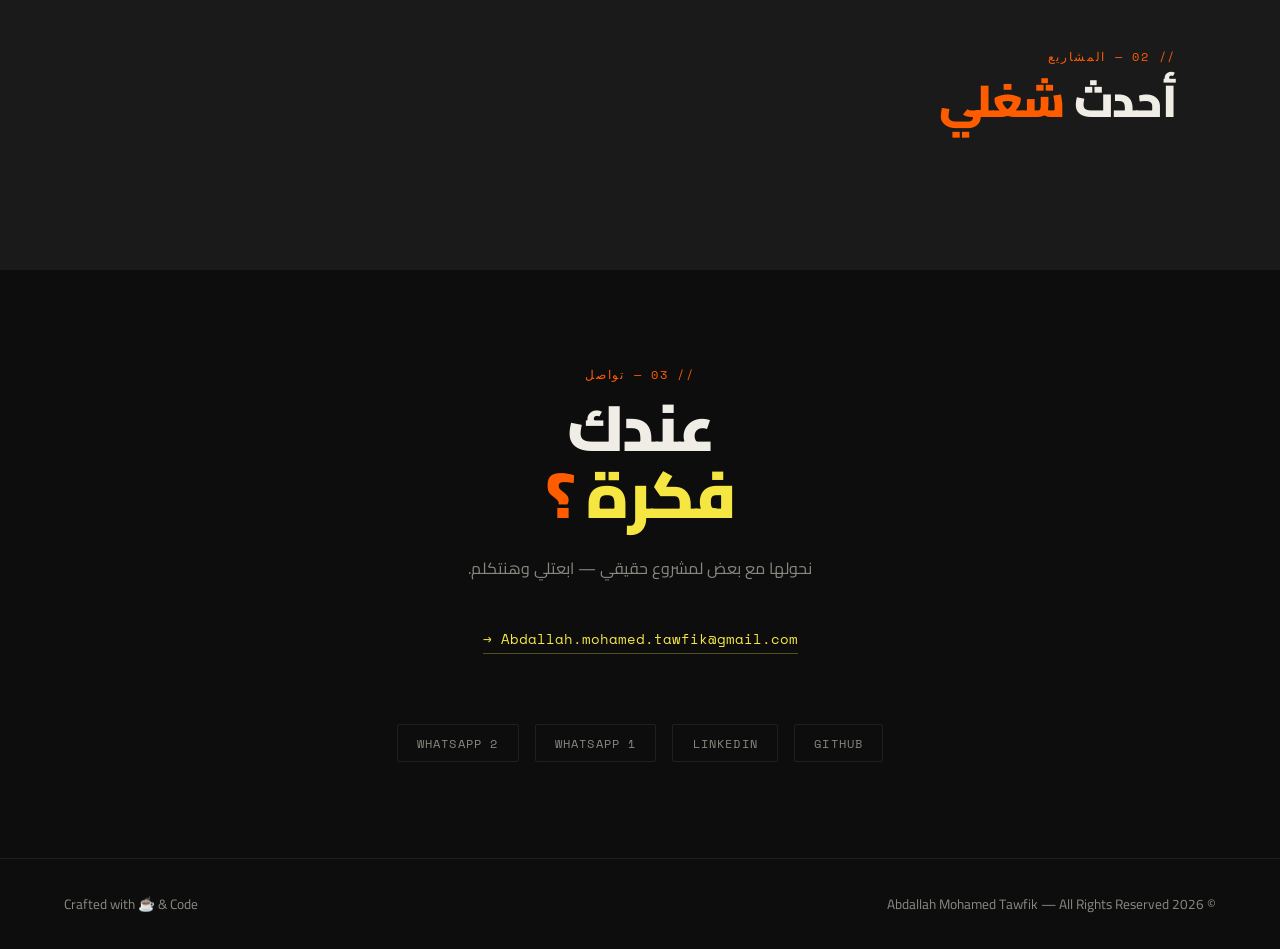
==== commit a1321a41: "Refactor index.html: Move inline styles to external CSS file and clean up unused JavaScript code" ====
--- a/index.html
+++ b/index.html
@@ -3,6 +3,7 @@
   <head>
     <meta charset="UTF-8" />
     <meta name="viewport" content="width=device-width, initial-scale=1.0" />
+    <link rel="icon" type="image/png" href="./assets/icon.png" />
     <title>عبدالله محمد توفيق | Full Stack Developer</title>
     <link rel="preconnect" href="https://fonts.googleapis.com" />
     <link rel="preconnect" href="https://fonts.gstatic.com" crossorigin />
@@ -10,882 +11,7 @@
       href="https://fonts.googleapis.com/css2?family=Syne:wght@400;700;800&family=Space+Mono:wght@400;700&family=Cairo:wght@400;600;700;900&display=swap"
       rel="stylesheet"
     />
-    <style>
-      *,
-      *::before,
-      *::after {
-        margin: 0;
-        padding: 0;
-        box-sizing: border-box;
-      }
-      :root {
-        --yellow: #f5e642;
-        --orange: #ff5c00;
-        --teal: #00d9c0;
-        --dark: #0d0d0d;
-        --mid: #1a1a1a;
-        --card: #141414;
-        --border: rgba(255, 255, 255, 0.08);
-        --text: #f0ede6;
-        --muted: #888880;
-      }
-      html {
-        scroll-behavior: smooth;
-      }
-      body {
-        font-family: "Cairo", sans-serif;
-        background: var(--dark);
-        color: var(--text);
-        overflow-x: hidden;
-        cursor: none;
-      }
-      .cursor {
-        position: fixed;
-        width: 12px;
-        height: 12px;
-        background: var(--yellow);
-        border-radius: 50%;
-        pointer-events: none;
-        z-index: 9999;
-        transform: translate(-50%, -50%);
-        will-change: left, top;
-        mix-blend-mode: difference;
-      }
-      .cursor-trail {
-        position: fixed;
-        width: 36px;
-        height: 36px;
-        border: 1.5px solid var(--yellow);
-        border-radius: 50%;
-        pointer-events: none;
-        z-index: 9998;
-        transform: translate(-50%, -50%);
-        opacity: 0.5;
-        will-change: left, top;
-      }
-      nav {
-        position: fixed;
-        top: 0;
-        left: 0;
-        right: 0;
-        z-index: 100;
-        display: flex;
-        align-items: center;
-        justify-content: space-between;
-        padding: 1.5rem 4rem;
-        background: rgba(13, 13, 13, 0.85);
-        backdrop-filter: blur(12px);
-        border-bottom: 1px solid var(--border);
-      }
-      .nav-logo {
-        font-family: "Cairo", sans-serif;
-        font-weight: 900;
-        font-size: 1.05rem;
-        color: var(--yellow);
-      }
-      .nav-links {
-        display: flex;
-        gap: 2.5rem;
-        list-style: none;
-      }
-      .nav-links a {
-        color: var(--muted);
-        text-decoration: none;
-        font-size: 0.9rem;
-        font-family: "Cairo", sans-serif;
-        font-weight: 600;
-        transition: color 0.2s;
-      }
-      .nav-links a:hover {
-        color: var(--yellow);
-      }
-      .nav-cta {
-        background: var(--yellow);
-        color: var(--dark) !important;
-        font-weight: 700;
-        padding: 0.5rem 1.25rem;
-        border-radius: 2px;
-      }
-      .hero {
-        min-height: 100vh;
-        display: flex;
-        align-items: center;
-        padding: 6rem 4rem 4rem;
-        position: relative;
-        overflow: hidden;
-      }
-      .hero-bg-text {
-        position: absolute;
-        top: 50%;
-        left: 50%;
-        transform: translate(-50%, -50%);
-        font-family: "Syne", sans-serif;
-        font-weight: 800;
-        font-size: clamp(8rem, 18vw, 22rem);
-        color: rgba(255, 255, 255, 0.02);
-        white-space: nowrap;
-        pointer-events: none;
-        user-select: none;
-        letter-spacing: -0.04em;
-      }
-      .hero-grid {
-        display: grid;
-        grid-template-columns: 1fr 1fr;
-        gap: 4rem;
-        width: 100%;
-        max-width: 1200px;
-        margin: 0 auto;
-        align-items: center;
-      }
-      .hero-badge {
-        display: inline-flex;
-        align-items: center;
-        gap: 0.5rem;
-        background: rgba(245, 230, 66, 0.1);
-        border: 1px solid rgba(245, 230, 66, 0.3);
-        color: var(--yellow);
-        font-family: "Space Mono", monospace;
-        font-size: 0.72rem;
-        padding: 0.35rem 0.85rem;
-        border-radius: 2px;
-        letter-spacing: 0.1em;
-        margin-bottom: 1.5rem;
-        animation: fadeUp 0.6s ease both;
-      }
-      .badge-dot {
-        width: 6px;
-        height: 6px;
-        background: var(--teal);
-        border-radius: 50%;
-        animation: pulse 2s infinite;
-      }
-      @keyframes pulse {
-        0%,
-        100% {
-          opacity: 1;
-          transform: scale(1);
-        }
-        50% {
-          opacity: 0.5;
-          transform: scale(0.8);
-        }
-      }
-      .hero-title {
-        font-family: "Cairo", sans-serif;
-        font-weight: 900;
-        font-size: clamp(2.5rem, 5vw, 4.5rem);
-        line-height: 1.05;
-        letter-spacing: -0.03em;
-        margin-bottom: 1.25rem;
-        animation: fadeUp 0.6s 0.1s ease both;
-      }
-      .hero-title span.accent {
-        color: var(--yellow);
-      }
-      .hero-title span.outline {
-        -webkit-text-stroke: 1.5px var(--orange);
-        color: transparent;
-      }
-      .hero-desc {
-        color: var(--muted);
-        font-size: 1rem;
-        line-height: 1.75;
-        max-width: 440px;
-        margin-bottom: 2rem;
-        animation: fadeUp 0.6s 0.2s ease both;
-      }
-      .hero-actions {
-        display: flex;
-        gap: 1rem;
-        flex-wrap: wrap;
-        animation: fadeUp 0.6s 0.3s ease both;
-      }
-      .btn-primary {
-        background: var(--orange);
-        color: #fff;
-        padding: 0.9rem 2rem;
-        font-family: "Cairo", sans-serif;
-        font-weight: 700;
-        font-size: 0.95rem;
-        border: none;
-        border-radius: 3px;
-        cursor: none;
-        transition: all 0.2s;
-        text-decoration: none;
-        display: inline-block;
-      }
-      .btn-primary:hover {
-        background: var(--yellow);
-        color: var(--dark);
-        transform: translateY(-2px);
-      }
-      .btn-outline {
-        background: transparent;
-        color: var(--text);
-        padding: 0.9rem 2rem;
-        font-family: "Cairo", sans-serif;
-        font-weight: 600;
-        font-size: 0.95rem;
-        border: 1px solid var(--border);
-        border-radius: 3px;
-        cursor: none;
-        transition: all 0.2s;
-        text-decoration: none;
-        display: inline-block;
-      }
-      .btn-outline:hover {
-        border-color: var(--teal);
-        color: var(--teal);
-        transform: translateY(-2px);
-      }
-      .hero-visual {
-        display: flex;
-        flex-direction: column;
-        gap: 1rem;
-        animation: fadeIn 0.8s 0.2s ease both;
-      }
-      .code-card {
-        background: var(--card);
-        border: 1px solid var(--border);
-        border-radius: 8px;
-        padding: 1.5rem;
-        font-family: "Space Mono", monospace;
-        font-size: 0.78rem;
-        line-height: 1.8;
-        position: relative;
-        overflow: hidden;
-      }
-      .code-card::before {
-        content: "";
-        position: absolute;
-        top: 0;
-        left: 0;
-        right: 0;
-        height: 3px;
-        background: linear-gradient(
-          90deg,
-          var(--orange),
-          var(--yellow),
-          var(--teal)
-        );
-      }
-      .code-dots {
-        display: flex;
-        gap: 6px;
-        margin-bottom: 1rem;
-      }
-      .code-dots span {
-        width: 10px;
-        height: 10px;
-        border-radius: 50%;
-      }
-      .d1 {
-        background: #ff5f57;
-      }
-      .d2 {
-        background: #ffbd2e;
-      }
-      .d3 {
-        background: #28ca42;
-      }
-      .c-kw {
-        color: #ff79c6;
-      }
-      .c-fn {
-        color: #50fa7b;
-      }
-      .c-str {
-        color: var(--yellow);
-      }
-      .c-num {
-        color: var(--teal);
-      }
-      .c-var {
-        color: #f8f8f2;
-      }
-      .typing-cursor {
-        display: inline-block;
-        width: 2px;
-        height: 14px;
-        background: var(--yellow);
-        margin-right: 2px;
-        vertical-align: middle;
-        animation: blink 1s infinite;
-      }
-      @keyframes blink {
-        0%,
-        100% {
-          opacity: 1;
-        }
-        50% {
-          opacity: 0;
-        }
-      }
-      .stats-row {
-        display: grid;
-        grid-template-columns: repeat(3, 1fr);
-        gap: 0.75rem;
-      }
-      .stat-card {
-        background: var(--card);
-        border: 1px solid var(--border);
-        border-radius: 8px;
-        padding: 1rem 1.25rem;
-        transition:
-          border-color 0.2s,
-          transform 0.2s;
-      }
-      .stat-card:hover {
-        border-color: var(--yellow);
-        transform: translateY(-3px);
-      }
-      .stat-num {
-        font-family: "Syne", sans-serif;
-        font-weight: 800;
-        font-size: 1.8rem;
-        color: var(--yellow);
-        line-height: 1;
-        margin-bottom: 4px;
-      }
-      .stat-label {
-        font-size: 0.72rem;
-        color: var(--muted);
-        letter-spacing: 0.05em;
-      }
-      .section {
-        padding: 6rem 4rem;
-        max-width: 1200px;
-        margin: 0 auto;
-      }
-      .section-tag {
-        font-family: "Space Mono", monospace;
-        font-size: 0.72rem;
-        color: var(--orange);
-        letter-spacing: 0.15em;
-        margin-bottom: 0.75rem;
-        text-transform: uppercase;
-      }
-      .section-title {
-        font-family: "Cairo", sans-serif;
-        font-weight: 900;
-        font-size: clamp(1.8rem, 3.5vw, 2.8rem);
-        line-height: 1.1;
-        letter-spacing: -0.02em;
-        margin-bottom: 3rem;
-      }
-      .skills-grid {
-        display: grid;
-        grid-template-columns: repeat(3, 1fr);
-        gap: 1.25rem;
-      }
-      .skill-card {
-        background: var(--card);
-        border: 1px solid var(--border);
-        border-radius: 10px;
-        padding: 1.75rem;
-        transition: all 0.3s;
-        position: relative;
-        overflow: hidden;
-      }
-      .skill-card::after {
-        content: "";
-        position: absolute;
-        bottom: 0;
-        left: 0;
-        right: 0;
-        height: 2px;
-        transform: scaleX(0);
-        transition: transform 0.3s;
-        transform-origin: left;
-      }
-      .skill-card.frontend::after {
-        background: var(--yellow);
-      }
-      .skill-card.backend::after {
-        background: var(--orange);
-      }
-      .skill-card.fullstack::after {
-        background: var(--teal);
-      }
-      .skill-card:hover {
-        border-color: rgba(255, 255, 255, 0.15);
-        transform: translateY(-5px);
-      }
-      .skill-card:hover::after {
-        transform: scaleX(1);
-      }
-      .skill-icon {
-        font-size: 1.75rem;
-        margin-bottom: 1rem;
-      }
-      .skill-title {
-        font-family: "Cairo", sans-serif;
-        font-weight: 700;
-        font-size: 1.1rem;
-        margin-bottom: 0.5rem;
-      }
-      .skill-desc {
-        font-size: 0.85rem;
-        color: var(--muted);
-        line-height: 1.65;
-        margin-bottom: 1.25rem;
-      }
-      .skill-tags {
-        display: flex;
-        flex-wrap: wrap;
-        gap: 0.4rem;
-      }
-      .tag {
-        font-family: "Space Mono", monospace;
-        font-size: 0.65rem;
-        padding: 0.2rem 0.6rem;
-        border-radius: 2px;
-        letter-spacing: 0.05em;
-      }
-      .tag-yellow {
-        background: rgba(245, 230, 66, 0.1);
-        color: var(--yellow);
-      }
-      .tag-orange {
-        background: rgba(255, 92, 0, 0.12);
-        color: var(--orange);
-      }
-      .tag-teal {
-        background: rgba(0, 217, 192, 0.1);
-        color: var(--teal);
-      }
-      .projects-section {
-        background: var(--mid);
-        padding: 6rem 0;
-      }
-      .projects-inner {
-        max-width: 1200px;
-        margin: 0 auto;
-        padding: 0 4rem;
-      }
-      .projects-grid {
-        display: grid;
-        grid-template-columns: repeat(2, 1fr);
-        gap: 1.5rem;
-      }
-      .project-card {
-        background: var(--card);
-        border: 1px solid var(--border);
-        border-radius: 10px;
-        overflow: hidden;
-        transition: all 0.3s;
-        cursor: none;
-      }
-      .project-card:hover {
-        border-color: rgba(255, 255, 255, 0.25);
-        transform: translateY(-4px);
-      }
-      .project-thumb {
-        height: 200px;
-        position: relative;
-        overflow: hidden;
-        display: flex;
-        align-items: center;
-        justify-content: center;
-      }
-      .project-thumb img {
-        width: 100%;
-        height: 100%;
-        object-fit: cover;
-        transition: transform 0.4s;
-        opacity: 0.7;
-      }
-      .project-card:hover .project-thumb img {
-        transform: scale(1.05);
-        opacity: 0.9;
-      }
-      .project-label {
-        position: absolute;
-        top: 1rem;
-        right: 1rem;
-        font-family: "Space Mono", monospace;
-        font-size: 0.62rem;
-        padding: 0.25rem 0.6rem;
-        border-radius: 2px;
-        letter-spacing: 0.1em;
-      }
-      .project-overlay {
-        position: absolute;
-        inset: 0;
-        background: rgba(0, 0, 0, 0.4);
-        display: flex;
-        align-items: center;
-        justify-content: center;
-        opacity: 0;
-        transition: opacity 0.3s;
-      }
-      .project-card:hover .project-overlay {
-        opacity: 1;
-      }
-      .overlay-btn {
-        font-family: "Cairo", sans-serif;
-        font-weight: 700;
-        font-size: 0.85rem;
-        color: var(--dark);
-        background: var(--yellow);
-        padding: 0.6rem 1.4rem;
-        border-radius: 3px;
-        border: none;
-        cursor: none;
-      }
-      .project-body {
-        padding: 1.5rem;
-      }
-      .project-title {
-        font-family: "Cairo", sans-serif;
-        font-weight: 700;
-        font-size: 1.05rem;
-        margin-bottom: 0.5rem;
-      }
-      .project-desc {
-        font-size: 0.83rem;
-        color: var(--muted);
-        line-height: 1.65;
-        margin-bottom: 1rem;
-      }
-      .project-stack {
-        display: flex;
-        gap: 0.4rem;
-        flex-wrap: wrap;
-      }
-      .contact-section {
-        padding: 6rem 4rem;
-        max-width: 900px;
-        margin: 0 auto;
-        text-align: center;
-      }
-      .contact-big {
-        font-family: "Cairo", sans-serif;
-        font-weight: 900;
-        font-size: clamp(2.5rem, 5vw, 5rem);
-        line-height: 1.05;
-        letter-spacing: -0.03em;
-        margin-bottom: 1.5rem;
-      }
-      .contact-big .y {
-        color: var(--yellow);
-      }
-      .contact-big .o {
-        color: var(--orange);
-      }
-      .contact-desc {
-        color: var(--muted);
-        font-size: 1rem;
-        margin-bottom: 2.5rem;
-      }
-      .contact-email {
-        display: inline-flex;
-        align-items: center;
-        gap: 0.75rem;
-        font-family: "Space Mono", monospace;
-        font-size: 0.85rem;
-        color: var(--yellow);
-        text-decoration: none;
-        border-bottom: 1px solid rgba(245, 230, 66, 0.3);
-        padding-bottom: 4px;
-        transition: all 0.2s;
-        margin-bottom: 2.5rem;
-      }
-      .contact-email:hover {
-        border-color: var(--yellow);
-        gap: 1rem;
-      }
-      .socials {
-        display: flex;
-        gap: 1rem;
-        justify-content: center;
-        flex-wrap: wrap;
-      }
-      .social-link {
-        font-family: "Space Mono", monospace;
-        font-size: 0.72rem;
-        letter-spacing: 0.1em;
-        color: var(--muted);
-        text-decoration: none;
-        padding: 0.6rem 1.2rem;
-        border: 1px solid var(--border);
-        border-radius: 2px;
-        transition: all 0.2s;
-        text-transform: uppercase;
-      }
-      .social-link:hover {
-        color: var(--text);
-        border-color: rgba(255, 255, 255, 0.25);
-        transform: translateY(-2px);
-      }
-      footer {
-        border-top: 1px solid var(--border);
-        padding: 2rem 4rem;
-        display: flex;
-        justify-content: space-between;
-        align-items: center;
-      }
-      footer p {
-        font-family: "Cairo", sans-serif;
-        font-size: 0.85rem;
-        color: var(--muted);
-      }
-      .divider {
-        height: 1px;
-        background: var(--border);
-        margin: 0 4rem;
-      }
-      @keyframes fadeUp {
-        from {
-          opacity: 0;
-          transform: translateY(20px);
-        }
-        to {
-          opacity: 1;
-          transform: translateY(0);
-        }
-      }
-      @keyframes fadeIn {
-        from {
-          opacity: 0;
-        }
-        to {
-          opacity: 1;
-        }
-      }
-      .reveal {
-        opacity: 0;
-        transform: translateY(30px);
-        transition:
-          opacity 0.6s ease,
-          transform 0.6s ease;
-      }
-      .reveal.visible {
-        opacity: 1;
-        transform: none;
-      }
-      ::-webkit-scrollbar {
-        width: 4px;
-      }
-      ::-webkit-scrollbar-track {
-        background: var(--dark);
-      }
-      ::-webkit-scrollbar-thumb {
-        background: var(--orange);
-        border-radius: 2px;
-      }
-
-      /* ===== SLIDE-IN PANEL ===== */
-      .panel-overlay {
-        position: fixed;
-        inset: 0;
-        background: rgba(0, 0, 0, 0.7);
-        z-index: 500;
-        opacity: 0;
-        pointer-events: none;
-        transition: opacity 0.35s ease;
-        backdrop-filter: blur(4px);
-      }
-      .panel-overlay.active {
-        opacity: 1;
-        pointer-events: all;
-      }
-      .slide-panel {
-        position: fixed;
-        top: 0;
-        left: 0;
-        width: min(680px, 100vw);
-        height: 100vh;
-        background: #111;
-        z-index: 501;
-        transform: translateX(-100%);
-        transition: transform 0.4s cubic-bezier(0.4, 0, 0.2, 1);
-        overflow-y: auto;
-        display: flex;
-        flex-direction: column;
-      }
-      .slide-panel.active {
-        transform: translateX(0);
-      }
-      .panel-header {
-        padding: 1.5rem 2rem;
-        border-bottom: 1px solid var(--border);
-        display: flex;
-        align-items: center;
-        justify-content: space-between;
-        position: sticky;
-        top: 0;
-        background: #111;
-        z-index: 10;
-      }
-      .panel-close {
-        width: 36px;
-        height: 36px;
-        border: 1px solid var(--border);
-        background: transparent;
-        color: var(--muted);
-        border-radius: 4px;
-        cursor: none;
-        font-size: 1.1rem;
-        display: flex;
-        align-items: center;
-        justify-content: center;
-        transition: all 0.2s;
-      }
-      .panel-close:hover {
-        border-color: var(--orange);
-        color: var(--orange);
-      }
-      .panel-body {
-        padding: 2rem;
-        flex: 1;
-      }
-      .panel-imgs {
-        display: grid;
-        grid-template-columns: 1fr 1fr;
-        gap: 0.75rem;
-        margin-bottom: 2rem;
-      }
-      .panel-img {
-        width: 100%;
-        height: 160px;
-        object-fit: cover;
-        border-radius: 6px;
-        border: 1px solid var(--border);
-      }
-      .panel-img-single {
-        width: 100%;
-        height: 240px;
-        object-fit: cover;
-        border-radius: 6px;
-        border: 1px solid var(--border);
-        margin-bottom: 2rem;
-      }
-      .panel-title {
-        font-family: "Cairo", sans-serif;
-        font-weight: 900;
-        font-size: 1.6rem;
-        margin-bottom: 0.5rem;
-      }
-      .panel-type {
-        font-family: "Space Mono", monospace;
-        font-size: 0.7rem;
-        letter-spacing: 0.12em;
-        padding: 0.25rem 0.7rem;
-        border-radius: 2px;
-        display: inline-block;
-        margin-bottom: 1.25rem;
-      }
-      .panel-desc {
-        color: var(--muted);
-        font-size: 0.92rem;
-        line-height: 1.8;
-        margin-bottom: 1.75rem;
-      }
-      .panel-section-label {
-        font-family: "Space Mono", monospace;
-        font-size: 0.68rem;
-        color: var(--orange);
-        letter-spacing: 0.15em;
-        text-transform: uppercase;
-        margin-bottom: 0.75rem;
-      }
-      .panel-tags {
-        display: flex;
-        flex-wrap: wrap;
-        gap: 0.5rem;
-        margin-bottom: 1.75rem;
-      }
-      .panel-tag {
-        font-family: "Space Mono", monospace;
-        font-size: 0.68rem;
-        padding: 0.3rem 0.75rem;
-        border-radius: 2px;
-        letter-spacing: 0.05em;
-      }
-      .panel-links {
-        display: flex;
-        gap: 0.75rem;
-        flex-wrap: wrap;
-      }
-      .panel-link {
-        font-family: "Cairo", sans-serif;
-        font-weight: 600;
-        font-size: 0.85rem;
-        text-decoration: none;
-        padding: 0.7rem 1.4rem;
-        border-radius: 3px;
-        transition: all 0.2s;
-        display: inline-flex;
-        align-items: center;
-        gap: 0.4rem;
-      }
-      .panel-link.primary {
-        background: var(--orange);
-        color: #fff;
-      }
-      .panel-link.primary:hover {
-        background: var(--yellow);
-        color: var(--dark);
-      }
-      .panel-link.secondary {
-        background: transparent;
-        border: 1px solid var(--border);
-        color: var(--text);
-      }
-      .panel-link.secondary:hover {
-        border-color: var(--teal);
-        color: var(--teal);
-      }
-
-      @media (max-width: 900px) {
-        nav {
-          padding: 1.25rem 2rem;
-        }
-        .nav-links {
-          display: none;
-        }
-        .hero {
-          padding: 5rem 2rem 3rem;
-        }
-        .hero-grid {
-          grid-template-columns: 1fr;
-        }
-        .hero-visual {
-          display: none;
-        }
-        .section {
-          padding: 4rem 2rem;
-        }
-        .skills-grid {
-          grid-template-columns: 1fr;
-        }
-        .projects-inner {
-          padding: 0 2rem;
-        }
-        .projects-grid {
-          grid-template-columns: 1fr;
-        }
-        .contact-section {
-          padding: 4rem 2rem;
-        }
-        footer {
-          padding: 1.5rem 2rem;
-          flex-direction: column;
-          gap: 0.5rem;
-          text-align: center;
-        }
-        .divider {
-          margin: 0 2rem;
-        }
-        .panel-imgs {
-          grid-template-columns: 1fr;
-        }
-        .slide-panel {
-          width: 100vw;
-        }
-      }
-    </style>
+    <link rel="stylesheet" href="./assets/style.css" />
   </head>
   <body>
     <div class="cursor" id="cursor"></div>
@@ -1056,14 +182,11 @@
         نحولها مع بعض لمشروع حقيقي — ابعتلي وهنتكلم.
       </p>
       <a
-        href="/cdn-cgi/l/email-protection#84c5e6e0e5e8e8e5ecaae9ebece5e9e1e0aaf0e5f3e2edefc4e3e9e5ede8aae7ebe9"
+        href="mailto:Abdallah.mohamed.tawfik@gmail.com"
         class="contact-email reveal"
-        ><span
-          class="__cf_email__"
-          data-cfemail="21604345404d4d40490f4c4e49404c44450f55405647484a61464c40484d0f424e4c"
-          >[email&#160;protected]</span
-        >
-        &rarr;</a
+        >Abdallah.mohamed.tawfik@gmail.com</span
+      >
+      &rarr;</a
       >
       <br /><br />
       <div class="socials reveal">
@@ -1089,369 +212,6 @@
       data-cfasync="false"
       src="/cdn-cgi/scripts/5c5dd728/cloudflare-static/email-decode.min.js"
     ></script>
-    <script>
-      // =============================================
-      // PROJECTS DATA — JSON format
-      // To load from API instead, call: fetchProjects('https://your-api.com/projects')
-      // The function expects the response to be an array matching this same structure.
-      // =============================================
-      var PROJECTS_DATA = [
-        {
-          id: 1,
-          title: "متجر ملابس WooCommerce",
-          type: "WordPress",
-          typeBg: "rgba(255,92,0,0.15)",
-          typeColor: "#FF5C00",
-          shortDesc:
-            "متجر إلكتروني متكامل لبيع الملابس مبني بـ WordPress و WooCommerce.",
-          fullDesc:
-            "منصة تجارة إلكترونية احترافية لبيع الملابس بنيت بـ WordPress و WooCommerce. تتضمن نظام دفع متعدد (Visa / فوري / تحويل بنكي)، لوحة تحكم كاملة لإدارة المنتجات والطلبات، نظام كوبونات وعروض، وتصميم متجاوب 100% مع الموبايل. تم النشر على سيرفر cPanel.",
-          stack: [
-            "WordPress",
-            "WooCommerce",
-            "PHP",
-            "MySQL",
-            "cPanel",
-            "Elementor",
-          ],
-          stackColors: [
-            "tag-orange",
-            "tag-orange",
-            "tag-orange",
-            "tag-teal",
-            "tag-teal",
-            "tag-yellow",
-          ],
-          images: [
-            "https://images.unsplash.com/photo-1441986300917-64674bd600d8?w=800&q=80",
-            "https://images.unsplash.com/photo-1556742049-0cfed4f6a45d?w=800&q=80",
-          ],
-          liveUrl: "#",
-          githubUrl: "#",
-        },
-        {
-          id: 2,
-          title: "موقع شركة عقارات",
-          type: "WordPress",
-          typeBg: "rgba(245,230,66,0.12)",
-          typeColor: "#F5E642",
-          shortDesc:
-            "موقع عقاري احترافي بنظام إدارة عقارات متكامل مع خريطة تفاعلية.",
-          fullDesc:
-            "موقع شركة عقارات مبني على WordPress مع إضافة ACF وCustom Post Types لإدارة العقارات. يشمل فلترة متقدمة للبحث حسب المنطقة والسعر والنوع، خريطة Google Maps تفاعلية، نظام تواصل مباشر مع العملاء، وصفحات SEO محسّنة. تم النشر على cPanel مع SSL.",
-          stack: [
-            "WordPress",
-            "ACF",
-            "PHP",
-            "MySQL",
-            "Google Maps API",
-            "cPanel",
-          ],
-          stackColors: [
-            "tag-orange",
-            "tag-orange",
-            "tag-orange",
-            "tag-teal",
-            "tag-yellow",
-            "tag-teal",
-          ],
-          images: [
-            "https://images.unsplash.com/photo-1560518883-ce09059eeffa?w=800&q=80",
-            "https://images.unsplash.com/photo-1582407947304-fd86f28f3fde?w=800&q=80",
-          ],
-          liveUrl: "#",
-          githubUrl: "#",
-        },
-        {
-          id: 3,
-          title: "نظام إدارة مستشفى",
-          type: "Laravel + Next.js",
-          typeBg: "rgba(0,217,192,0.12)",
-          typeColor: "#00D9C0",
-          shortDesc:
-            "نظام متكامل لإدارة المستشفيات — المرضى، الأطباء، المواعيد، والتقارير.",
-          fullDesc:
-            "نظام إدارة مستشفى متكامل بـ Backend Laravel (REST API) و Frontend Next.js. يشمل إدارة ملفات المرضى والأطباء، نظام حجز مواعيد ذكي مع تنبيهات SMS وEmail، لوحة إحصائيات تفاعلية، نظام صلاحيات متعدد المستويات (Admin / Doctor / Receptionist)، وقاعدة بيانات PostgreSQL مُحسَّنة للأداء. يعمل في بيئة Docker.",
-          stack: [
-            "Laravel",
-            "Next.js",
-            "PostgreSQL",
-            "Docker",
-            "Sanctum",
-            "Tailwind",
-          ],
-          stackColors: [
-            "tag-orange",
-            "tag-yellow",
-            "tag-teal",
-            "tag-teal",
-            "tag-orange",
-            "tag-yellow",
-          ],
-          images: [
-            "https://images.unsplash.com/photo-1519494026892-80bbd2d6fd0d?w=800&q=80",
-            "https://images.unsplash.com/photo-1551190822-a9333d879b1f?w=800&q=80",
-          ],
-          liveUrl: "#",
-          githubUrl: "https://github.com/abdallah-mohamed-dev",
-        },
-        {
-          id: 4,
-          title: "منصة تعليمية MERN",
-          type: "MERN Stack",
-          typeBg: "rgba(245,230,66,0.1)",
-          typeColor: "#F5E642",
-          shortDesc:
-            "منصة تعليمية أونلاين بالـ MERN Stack مع فيديوهات وكويزات تفاعلية.",
-          fullDesc:
-            "منصة تعليمية متكاملة مبنية بالـ MERN Stack (MongoDB, Express, React, Node.js). تحتوي على نظام مستخدمين كامل (Instructor / Student)، رفع فيديوهات وملفات PDF، كويزات تفاعلية مع نتائج فورية، نظام تقدم المتعلم، دفع إلكتروني بـ Stripe، وإشعارات Real-time بـ Socket.io. منشورة على Docker مع CI/CD Pipeline.",
-          stack: [
-            "MongoDB",
-            "Express",
-            "React",
-            "Node.js",
-            "Socket.io",
-            "Docker",
-            "Stripe",
-          ],
-          stackColors: [
-            "tag-teal",
-            "tag-orange",
-            "tag-yellow",
-            "tag-orange",
-            "tag-teal",
-            "tag-teal",
-            "tag-yellow",
-          ],
-          images: [
-            "https://images.unsplash.com/photo-1501504905252-473c47e087f8?w=800&q=80",
-            "https://images.unsplash.com/photo-1516321318423-f06f85e504b3?w=800&q=80",
-          ],
-          liveUrl: "#",
-          githubUrl: "https://github.com/abdallah-mohamed-dev",
-        },
-      ];
-
-      // =============================================
-      // fetchProjects — pass a URL to load from API
-      // Example usage (commented out):
-      //
-      // fetchProjects('https://your-api.com/api/projects');
-      //
-      // async function fetchProjects(url) {
-      //   try {
-      //     const res = await fetch(url);
-      //     const data = await res.json();
-      //     renderProjects(data);
-      //   } catch(e) {
-      //     console.error('Failed to load projects:', e);
-      //     renderProjects(PROJECTS_DATA); // fallback to local data
-      //   }
-      // }
-      // =============================================
-
-      function renderProjects(projects) {
-        var grid = document.getElementById("projectsGrid");
-        grid.innerHTML = "";
-        for (var i = 0; i < projects.length; i++) {
-          var p = projects[i];
-          var delay = (i * 0.1).toFixed(1);
-          var card = document.createElement("div");
-          card.className = "project-card reveal";
-          card.style.transitionDelay = delay + "s";
-          card.setAttribute("data-id", p.id);
-          card.innerHTML =
-            '<div class="project-thumb">' +
-            '<img src="' +
-            p.images[0] +
-            '" alt="' +
-            p.title +
-            '" loading="lazy">' +
-            '<span class="project-label" style="background:' +
-            p.typeBg +
-            ";color:" +
-            p.typeColor +
-            '">' +
-            p.type.toUpperCase() +
-            "</span>" +
-            '<div class="project-overlay"><button class="overlay-btn" onclick="openPanel(' +
-            p.id +
-            ')">عرض التفاصيل</button></div>' +
-            "</div>" +
-            '<div class="project-body">' +
-            '<h3 class="project-title">' +
-            p.title +
-            "</h3>" +
-            '<p class="project-desc">' +
-            p.shortDesc +
-            "</p>" +
-            '<div class="project-stack">' +
-            p.stack
-              .slice(0, 4)
-              .map(function (t, idx) {
-                return (
-                  '<span class="tag ' +
-                  (p.stackColors[idx] || "tag-teal") +
-                  '">' +
-                  t +
-                  "</span>"
-                );
-              })
-              .join("") +
-            "</div>" +
-            "</div>";
-          card.addEventListener(
-            "click",
-            (function (id) {
-              return function () {
-                openPanel(id);
-              };
-            })(p.id),
-          );
-          grid.appendChild(card);
-        }
-        // re-observe reveal elements
-        var newReveal = grid.querySelectorAll(".reveal");
-        for (var j = 0; j < newReveal.length; j++) {
-          revealObserver.observe(newReveal[j]);
-        }
-      }
-
-      function openPanel(id) {
-        var p = null;
-        for (var i = 0; i < PROJECTS_DATA.length; i++) {
-          if (PROJECTS_DATA[i].id === id) {
-            p = PROJECTS_DATA[i];
-            break;
-          }
-        }
-        if (!p) return;
-
-        var tagsHtml = p.stack
-          .map(function (t, i) {
-            return (
-              '<span class="panel-tag ' +
-              (p.stackColors[i] || "tag-teal") +
-              '">' +
-              t +
-              "</span>"
-            );
-          })
-          .join("");
-
-        var imgsHtml = "";
-        if (p.images.length >= 2) {
-          imgsHtml =
-            '<div class="panel-imgs">' +
-            p.images
-              .map(function (src) {
-                return (
-                  '<img class="panel-img" src="' +
-                  src +
-                  '" alt="' +
-                  p.title +
-                  '" loading="lazy">'
-                );
-              })
-              .join("") +
-            "</div>";
-        } else {
-          imgsHtml =
-            '<img class="panel-img-single" src="' +
-            p.images[0] +
-            '" alt="' +
-            p.title +
-            '" loading="lazy">';
-        }
-
-        document.getElementById("panelBody").innerHTML =
-          imgsHtml +
-          '<span class="panel-type" style="background:' +
-          p.typeBg +
-          ";color:" +
-          p.typeColor +
-          '">' +
-          p.type +
-          "</span>" +
-          '<h2 class="panel-title">' +
-          p.title +
-          "</h2>" +
-          '<p class="panel-desc">' +
-          p.fullDesc +
-          "</p>" +
-          '<p class="panel-section-label">// التقنيات المستخدمة</p>' +
-          '<div class="panel-tags">' +
-          tagsHtml +
-          "</div>" +
-          '<p class="panel-section-label">// الروابط</p>' +
-          '<div class="panel-links">' +
-          '<a href="' +
-          p.liveUrl +
-          '" class="panel-link primary" target="_blank">مشاهدة المشروع &rarr;</a>' +
-          '<a href="' +
-          p.githubUrl +
-          '" class="panel-link secondary" target="_blank">GitHub</a>' +
-          "</div>";
-
-        document.getElementById("panelOverlay").classList.add("active");
-        document.getElementById("slidePanel").classList.add("active");
-        document.body.style.overflow = "hidden";
-      }
-
-      function closePanel() {
-        document.getElementById("panelOverlay").classList.remove("active");
-        document.getElementById("slidePanel").classList.remove("active");
-        document.body.style.overflow = "";
-      }
-
-      document.addEventListener("keydown", function (e) {
-        if (e.key === "Escape") closePanel();
-      });
-
-      // Copyright year
-      document.getElementById("footerCopy").textContent =
-        "\u00a9 " +
-        new Date().getFullYear() +
-        " Abdallah Mohamed Tawfik \u2014 All Rights Reserved";
-
-      // Cursor — requestAnimationFrame للـ trail بدل setTimeout، وCSS للـ hover
-      var c = document.getElementById("cursor");
-      var t = document.getElementById("trail");
-      var mx = 0,
-        my = 0,
-        tx = 0,
-        ty = 0;
-      document.addEventListener("mousemove", function (e) {
-        mx = e.clientX;
-        my = e.clientY;
-        c.style.left = mx + "px";
-        c.style.top = my + "px";
-      });
-      (function animateTrail() {
-        tx += (mx - tx) * 0.12;
-        ty += (my - ty) * 0.12;
-        t.style.left = tx + "px";
-        t.style.top = ty + "px";
-        requestAnimationFrame(animateTrail);
-      })();
-
-      // Reveal observer
-      var revealObserver = new IntersectionObserver(
-        function (entries) {
-          for (var i = 0; i < entries.length; i++) {
-            if (entries[i].isIntersecting)
-              entries[i].target.classList.add("visible");
-          }
-        },
-        { threshold: 0.1 },
-      );
-      var revealEls = document.querySelectorAll(".reveal");
-      for (var i = 0; i < revealEls.length; i++) {
-        revealObserver.observe(revealEls[i]);
-      }
-
-      // Init
-      renderProjects(PROJECTS_DATA);
-    </script>
+    <script src="./assets/main.js"></script>
   </body>
 </html>
--- a/assets/style.css
+++ b/assets/style.css
@@ -0,0 +1,1009 @@
+*,
+*::before,
+*::after {
+  margin: 0;
+  padding: 0;
+  box-sizing: border-box;
+}
+
+:root {
+  --yellow: #f5e642;
+  --orange: #ff5c00;
+  --teal: #00d9c0;
+  --dark: #0d0d0d;
+  --mid: #1a1a1a;
+  --card: #141414;
+  --border: rgba(255, 255, 255, 0.08);
+  --text: #f0ede6;
+  --muted: #888880;
+}
+
+html {
+  scroll-behavior: smooth;
+}
+
+body {
+  font-family: "Cairo", sans-serif;
+  background: var(--dark);
+  color: var(--text);
+  overflow-x: hidden;
+  cursor: none;
+}
+
+.cursor {
+  position: fixed;
+  width: 12px;
+  height: 12px;
+  background: var(--yellow);
+  border-radius: 50%;
+  pointer-events: none;
+  z-index: 9999;
+  transform: translate(-50%, -50%);
+  will-change: left, top;
+  mix-blend-mode: difference;
+}
+
+.cursor-trail {
+  position: fixed;
+  width: 36px;
+  height: 36px;
+  border: 1.5px solid var(--yellow);
+  border-radius: 50%;
+  pointer-events: none;
+  z-index: 9998;
+  transform: translate(-50%, -50%);
+  opacity: 0.5;
+  will-change: left, top;
+}
+
+nav {
+  position: fixed;
+  top: 0;
+  left: 0;
+  right: 0;
+  z-index: 100;
+  display: flex;
+  align-items: center;
+  justify-content: space-between;
+  padding: 1.5rem 4rem;
+  background: rgba(13, 13, 13, 0.85);
+  backdrop-filter: blur(12px);
+  border-bottom: 1px solid var(--border);
+}
+
+.nav-logo {
+  font-family: "Cairo", sans-serif;
+  font-weight: 900;
+  font-size: 1.05rem;
+  color: var(--yellow);
+}
+
+.nav-links {
+  display: flex;
+  gap: 2.5rem;
+  list-style: none;
+}
+
+.nav-links a {
+  color: var(--muted);
+  text-decoration: none;
+  font-size: 0.9rem;
+  font-family: "Cairo", sans-serif;
+  font-weight: 600;
+  transition: color 0.2s;
+}
+
+.nav-links a:hover {
+  color: var(--yellow);
+}
+
+.nav-cta {
+  background: var(--yellow);
+  color: var(--dark) !important;
+  font-weight: 700;
+  padding: 0.5rem 1.25rem;
+  border-radius: 2px;
+}
+
+.hero {
+  min-height: 100vh;
+  display: flex;
+  align-items: center;
+  padding: 6rem 4rem 4rem;
+  position: relative;
+  overflow: hidden;
+}
+
+.hero-bg-text {
+  position: absolute;
+  top: 50%;
+  left: 50%;
+  transform: translate(-50%, -50%);
+  font-family: "Syne", sans-serif;
+  font-weight: 800;
+  font-size: clamp(8rem, 18vw, 22rem);
+  color: rgba(255, 255, 255, 0.02);
+  white-space: nowrap;
+  pointer-events: none;
+  user-select: none;
+  letter-spacing: -0.04em;
+}
+
+.hero-grid {
+  display: grid;
+  grid-template-columns: 1fr 1fr;
+  gap: 4rem;
+  width: 100%;
+  max-width: 1200px;
+  margin: 0 auto;
+  align-items: center;
+}
+
+.hero-badge {
+  display: inline-flex;
+  align-items: center;
+  gap: 0.5rem;
+  background: rgba(245, 230, 66, 0.1);
+  border: 1px solid rgba(245, 230, 66, 0.3);
+  color: var(--yellow);
+  font-family: "Space Mono", monospace;
+  font-size: 0.72rem;
+  padding: 0.35rem 0.85rem;
+  border-radius: 2px;
+  letter-spacing: 0.1em;
+  margin-bottom: 1.5rem;
+  animation: fadeUp 0.6s ease both;
+}
+
+.badge-dot {
+  width: 6px;
+  height: 6px;
+  background: var(--teal);
+  border-radius: 50%;
+  animation: pulse 2s infinite;
+}
+
+@keyframes pulse {
+  0%,
+  100% {
+    opacity: 1;
+    transform: scale(1);
+  }
+
+  50% {
+    opacity: 0.5;
+    transform: scale(0.8);
+  }
+}
+
+.hero-title {
+  font-family: "Cairo", sans-serif;
+  font-weight: 900;
+  font-size: clamp(2.5rem, 5vw, 4.5rem);
+  line-height: 1.05;
+  letter-spacing: -0.03em;
+  margin-bottom: 1.25rem;
+  animation: fadeUp 0.6s 0.1s ease both;
+}
+
+.hero-title span.accent {
+  color: var(--yellow);
+}
+
+.hero-title span.outline {
+  -webkit-text-stroke: 1.5px var(--orange);
+  color: transparent;
+}
+
+.hero-desc {
+  color: var(--muted);
+  font-size: 1rem;
+  line-height: 1.75;
+  max-width: 440px;
+  margin-bottom: 2rem;
+  animation: fadeUp 0.6s 0.2s ease both;
+}
+
+.hero-actions {
+  display: flex;
+  gap: 1rem;
+  flex-wrap: wrap;
+  animation: fadeUp 0.6s 0.3s ease both;
+}
+
+.btn-primary {
+  background: var(--orange);
+  color: #fff;
+  padding: 0.9rem 2rem;
+  font-family: "Cairo", sans-serif;
+  font-weight: 700;
+  font-size: 0.95rem;
+  border: none;
+  border-radius: 3px;
+  cursor: none;
+  transition: all 0.2s;
+  text-decoration: none;
+  display: inline-block;
+}
+
+.btn-primary:hover {
+  background: var(--yellow);
+  color: var(--dark);
+  transform: translateY(-2px);
+}
+
+.btn-outline {
+  background: transparent;
+  color: var(--text);
+  padding: 0.9rem 2rem;
+  font-family: "Cairo", sans-serif;
+  font-weight: 600;
+  font-size: 0.95rem;
+  border: 1px solid var(--border);
+  border-radius: 3px;
+  cursor: none;
+  transition: all 0.2s;
+  text-decoration: none;
+  display: inline-block;
+}
+
+.btn-outline:hover {
+  border-color: var(--teal);
+  color: var(--teal);
+  transform: translateY(-2px);
+}
+
+.hero-visual {
+  display: flex;
+  flex-direction: column;
+  gap: 1rem;
+  animation: fadeIn 0.8s 0.2s ease both;
+}
+
+.code-card {
+  background: var(--card);
+  border: 1px solid var(--border);
+  border-radius: 8px;
+  padding: 1.5rem;
+  font-family: "Space Mono", monospace;
+  font-size: 0.78rem;
+  line-height: 1.8;
+  position: relative;
+  overflow: hidden;
+}
+
+.code-card::before {
+  content: "";
+  position: absolute;
+  top: 0;
+  left: 0;
+  right: 0;
+  height: 3px;
+  background: linear-gradient(90deg, var(--orange), var(--yellow), var(--teal));
+}
+
+.code-dots {
+  display: flex;
+  gap: 6px;
+  margin-bottom: 1rem;
+}
+
+.code-dots span {
+  width: 10px;
+  height: 10px;
+  border-radius: 50%;
+}
+
+.d1 {
+  background: #ff5f57;
+}
+
+.d2 {
+  background: #ffbd2e;
+}
+
+.d3 {
+  background: #28ca42;
+}
+
+.c-kw {
+  color: #ff79c6;
+}
+
+.c-fn {
+  color: #50fa7b;
+}
+
+.c-str {
+  color: var(--yellow);
+}
+
+.c-num {
+  color: var(--teal);
+}
+
+.c-var {
+  color: #f8f8f2;
+}
+
+.typing-cursor {
+  display: inline-block;
+  width: 2px;
+  height: 14px;
+  background: var(--yellow);
+  margin-right: 2px;
+  vertical-align: middle;
+  animation: blink 1s infinite;
+}
+
+@keyframes blink {
+  0%,
+  100% {
+    opacity: 1;
+  }
+
+  50% {
+    opacity: 0;
+  }
+}
+
+.stats-row {
+  display: grid;
+  grid-template-columns: repeat(3, 1fr);
+  gap: 0.75rem;
+}
+
+.stat-card {
+  background: var(--card);
+  border: 1px solid var(--border);
+  border-radius: 8px;
+  padding: 1rem 1.25rem;
+  transition:
+    border-color 0.2s,
+    transform 0.2s;
+}
+
+.stat-card:hover {
+  border-color: var(--yellow);
+  transform: translateY(-3px);
+}
+
+.stat-num {
+  font-family: "Syne", sans-serif;
+  font-weight: 800;
+  font-size: 1.8rem;
+  color: var(--yellow);
+  line-height: 1;
+  margin-bottom: 4px;
+}
+
+.stat-label {
+  font-size: 0.72rem;
+  color: var(--muted);
+  letter-spacing: 0.05em;
+}
+
+.section {
+  padding: 6rem 4rem;
+  max-width: 1200px;
+  margin: 0 auto;
+}
+
+.section-tag {
+  font-family: "Space Mono", monospace;
+  font-size: 0.72rem;
+  color: var(--orange);
+  letter-spacing: 0.15em;
+  margin-bottom: 0.75rem;
+  text-transform: uppercase;
+}
+
+.section-title {
+  font-family: "Cairo", sans-serif;
+  font-weight: 900;
+  font-size: clamp(1.8rem, 3.5vw, 2.8rem);
+  line-height: 1.1;
+  letter-spacing: -0.02em;
+  margin-bottom: 3rem;
+}
+
+.skills-grid {
+  display: grid;
+  grid-template-columns: repeat(3, 1fr);
+  gap: 1.25rem;
+}
+
+.skill-card {
+  background: var(--card);
+  border: 1px solid var(--border);
+  border-radius: 10px;
+  padding: 1.75rem;
+  transition: all 0.3s;
+  position: relative;
+  overflow: hidden;
+}
+
+.skill-card::after {
+  content: "";
+  position: absolute;
+  bottom: 0;
+  left: 0;
+  right: 0;
+  height: 2px;
+  transform: scaleX(0);
+  transition: transform 0.3s;
+  transform-origin: left;
+}
+
+.skill-card.frontend::after {
+  background: var(--yellow);
+}
+
+.skill-card.backend::after {
+  background: var(--orange);
+}
+
+.skill-card.fullstack::after {
+  background: var(--teal);
+}
+
+.skill-card:hover {
+  border-color: rgba(255, 255, 255, 0.15);
+  transform: translateY(-5px);
+}
+
+.skill-card:hover::after {
+  transform: scaleX(1);
+}
+
+.skill-icon {
+  font-size: 1.75rem;
+  margin-bottom: 1rem;
+}
+
+.skill-title {
+  font-family: "Cairo", sans-serif;
+  font-weight: 700;
+  font-size: 1.1rem;
+  margin-bottom: 0.5rem;
+}
+
+.skill-desc {
+  font-size: 0.85rem;
+  color: var(--muted);
+  line-height: 1.65;
+  margin-bottom: 1.25rem;
+}
+
+.skill-tags {
+  display: flex;
+  flex-wrap: wrap;
+  gap: 0.4rem;
+}
+
+.tag {
+  font-family: "Space Mono", monospace;
+  font-size: 0.65rem;
+  padding: 0.2rem 0.6rem;
+  border-radius: 2px;
+  letter-spacing: 0.05em;
+}
+
+.tag-yellow {
+  background: rgba(245, 230, 66, 0.1);
+  color: var(--yellow);
+}
+
+.tag-orange {
+  background: rgba(255, 92, 0, 0.12);
+  color: var(--orange);
+}
+
+.tag-teal {
+  background: rgba(0, 217, 192, 0.1);
+  color: var(--teal);
+}
+
+.projects-section {
+  background: var(--mid);
+  padding: 6rem 0;
+}
+
+.projects-inner {
+  max-width: 1200px;
+  margin: 0 auto;
+  padding: 0 4rem;
+}
+
+.projects-grid {
+  display: grid;
+  grid-template-columns: repeat(2, 1fr);
+  gap: 1.5rem;
+}
+
+.project-card {
+  background: var(--card);
+  border: 1px solid var(--border);
+  border-radius: 10px;
+  overflow: hidden;
+  transition: all 0.3s;
+  cursor: none;
+}
+
+.project-card:hover {
+  border-color: rgba(255, 255, 255, 0.25);
+  transform: translateY(-4px);
+}
+
+.project-thumb {
+  height: 200px;
+  position: relative;
+  overflow: hidden;
+  display: flex;
+  align-items: center;
+  justify-content: center;
+}
+
+.project-thumb img {
+  width: 100%;
+  height: 100%;
+  object-fit: cover;
+  transition: transform 0.4s;
+  opacity: 0.7;
+}
+
+.project-card:hover .project-thumb img {
+  transform: scale(1.05);
+  opacity: 0.9;
+}
+
+.project-label {
+  position: absolute;
+  top: 1rem;
+  right: 1rem;
+  font-family: "Space Mono", monospace;
+  font-size: 0.62rem;
+  padding: 0.25rem 0.6rem;
+  border-radius: 2px;
+  letter-spacing: 0.1em;
+}
+
+.project-overlay {
+  position: absolute;
+  inset: 0;
+  background: rgba(0, 0, 0, 0.4);
+  display: flex;
+  align-items: center;
+  justify-content: center;
+  opacity: 0;
+  transition: opacity 0.3s;
+}
+
+.project-card:hover .project-overlay {
+  opacity: 1;
+}
+
+.overlay-btn {
+  font-family: "Cairo", sans-serif;
+  font-weight: 700;
+  font-size: 0.85rem;
+  color: var(--dark);
+  background: var(--yellow);
+  padding: 0.6rem 1.4rem;
+  border-radius: 3px;
+  border: none;
+  cursor: none;
+}
+
+.project-body {
+  padding: 1.5rem;
+}
+
+.project-title {
+  font-family: "Cairo", sans-serif;
+  font-weight: 700;
+  font-size: 1.05rem;
+  margin-bottom: 0.5rem;
+}
+
+.project-desc {
+  font-size: 0.83rem;
+  color: var(--muted);
+  line-height: 1.65;
+  margin-bottom: 1rem;
+}
+
+.project-stack {
+  display: flex;
+  gap: 0.4rem;
+  flex-wrap: wrap;
+}
+
+.contact-section {
+  padding: 6rem 4rem;
+  max-width: 900px;
+  margin: 0 auto;
+  text-align: center;
+}
+
+.contact-big {
+  font-family: "Cairo", sans-serif;
+  font-weight: 900;
+  font-size: clamp(2.5rem, 5vw, 5rem);
+  line-height: 1.05;
+  letter-spacing: -0.03em;
+  margin-bottom: 1.5rem;
+}
+
+.contact-big .y {
+  color: var(--yellow);
+}
+
+.contact-big .o {
+  color: var(--orange);
+}
+
+.contact-desc {
+  color: var(--muted);
+  font-size: 1rem;
+  margin-bottom: 2.5rem;
+}
+
+.contact-email {
+  display: inline-flex;
+  align-items: center;
+  gap: 0.75rem;
+  font-family: "Space Mono", monospace;
+  font-size: 0.85rem;
+  color: var(--yellow);
+  text-decoration: none;
+  border-bottom: 1px solid rgba(245, 230, 66, 0.3);
+  padding-bottom: 4px;
+  transition: all 0.2s;
+  margin-bottom: 2.5rem;
+}
+
+.contact-email:hover {
+  border-color: var(--yellow);
+  gap: 1rem;
+}
+
+.socials {
+  display: flex;
+  gap: 1rem;
+  justify-content: center;
+  flex-wrap: wrap;
+}
+
+.social-link {
+  font-family: "Space Mono", monospace;
+  font-size: 0.72rem;
+  letter-spacing: 0.1em;
+  color: var(--muted);
+  text-decoration: none;
+  padding: 0.6rem 1.2rem;
+  border: 1px solid var(--border);
+  border-radius: 2px;
+  transition: all 0.2s;
+  text-transform: uppercase;
+}
+
+.social-link:hover {
+  color: var(--text);
+  border-color: rgba(255, 255, 255, 0.25);
+  transform: translateY(-2px);
+}
+
+footer {
+  border-top: 1px solid var(--border);
+  padding: 2rem 4rem;
+  display: flex;
+  justify-content: space-between;
+  align-items: center;
+}
+
+footer p {
+  font-family: "Cairo", sans-serif;
+  font-size: 0.85rem;
+  color: var(--muted);
+}
+
+.divider {
+  height: 1px;
+  background: var(--border);
+  margin: 0 4rem;
+}
+
+@keyframes fadeUp {
+  from {
+    opacity: 0;
+    transform: translateY(20px);
+  }
+
+  to {
+    opacity: 1;
+    transform: translateY(0);
+  }
+}
+
+@keyframes fadeIn {
+  from {
+    opacity: 0;
+  }
+
+  to {
+    opacity: 1;
+  }
+}
+
+.reveal {
+  opacity: 0;
+  transform: translateY(30px);
+  transition:
+    opacity 0.6s ease,
+    transform 0.6s ease;
+}
+
+.reveal.visible {
+  opacity: 1;
+  transform: none;
+}
+
+::-webkit-scrollbar {
+  width: 4px;
+}
+
+::-webkit-scrollbar-track {
+  background: var(--dark);
+}
+
+::-webkit-scrollbar-thumb {
+  background: var(--orange);
+  border-radius: 2px;
+}
+
+/* ===== SLIDE-IN PANEL ===== */
+.panel-overlay {
+  position: fixed;
+  inset: 0;
+  background: rgba(0, 0, 0, 0.7);
+  z-index: 500;
+  opacity: 0;
+  pointer-events: none;
+  transition: opacity 0.35s ease;
+  backdrop-filter: blur(4px);
+}
+
+.panel-overlay.active {
+  opacity: 1;
+  pointer-events: all;
+}
+
+.slide-panel {
+  position: fixed;
+  top: 0;
+  left: 0;
+  width: min(680px, 100vw);
+  height: 100vh;
+  background: #111;
+  z-index: 501;
+  transform: translateX(-100%);
+  transition: transform 0.4s cubic-bezier(0.4, 0, 0.2, 1);
+  overflow-y: auto;
+  display: flex;
+  flex-direction: column;
+}
+
+.slide-panel.active {
+  transform: translateX(0);
+}
+
+.panel-header {
+  padding: 1.5rem 2rem;
+  border-bottom: 1px solid var(--border);
+  display: flex;
+  align-items: center;
+  justify-content: space-between;
+  position: sticky;
+  top: 0;
+  background: #111;
+  z-index: 10;
+}
+
+.panel-close {
+  width: 36px;
+  height: 36px;
+  border: 1px solid var(--border);
+  background: transparent;
+  color: var(--muted);
+  border-radius: 4px;
+  cursor: none;
+  font-size: 1.1rem;
+  display: flex;
+  align-items: center;
+  justify-content: center;
+  transition: all 0.2s;
+}
+
+.panel-close:hover {
+  border-color: var(--orange);
+  color: var(--orange);
+}
+
+.panel-body {
+  padding: 2rem;
+  flex: 1;
+}
+
+.panel-imgs {
+  display: grid;
+  grid-template-columns: 1fr 1fr;
+  gap: 0.75rem;
+  margin-bottom: 2rem;
+}
+
+.panel-img {
+  width: 100%;
+  height: 160px;
+  object-fit: cover;
+  border-radius: 6px;
+  border: 1px solid var(--border);
+}
+
+.panel-img-single {
+  width: 100%;
+  height: 240px;
+  object-fit: cover;
+  border-radius: 6px;
+  border: 1px solid var(--border);
+  margin-bottom: 2rem;
+}
+
+.panel-title {
+  font-family: "Cairo", sans-serif;
+  font-weight: 900;
+  font-size: 1.6rem;
+  margin-bottom: 0.5rem;
+}
+
+.panel-type {
+  font-family: "Space Mono", monospace;
+  font-size: 0.7rem;
+  letter-spacing: 0.12em;
+  padding: 0.25rem 0.7rem;
+  border-radius: 2px;
+  display: inline-block;
+  margin-bottom: 1.25rem;
+}
+
+.panel-desc {
+  color: var(--muted);
+  font-size: 0.92rem;
+  line-height: 1.8;
+  margin-bottom: 1.75rem;
+}
+
+.panel-section-label {
+  font-family: "Space Mono", monospace;
+  font-size: 0.68rem;
+  color: var(--orange);
+  letter-spacing: 0.15em;
+  text-transform: uppercase;
+  margin-bottom: 0.75rem;
+}
+
+.panel-tags {
+  display: flex;
+  flex-wrap: wrap;
+  gap: 0.5rem;
+  margin-bottom: 1.75rem;
+}
+
+.panel-tag {
+  font-family: "Space Mono", monospace;
+  font-size: 0.68rem;
+  padding: 0.3rem 0.75rem;
+  border-radius: 2px;
+  letter-spacing: 0.05em;
+}
+
+.panel-links {
+  display: flex;
+  gap: 0.75rem;
+  flex-wrap: wrap;
+}
+
+.panel-link {
+  font-family: "Cairo", sans-serif;
+  font-weight: 600;
+  font-size: 0.85rem;
+  text-decoration: none;
+  padding: 0.7rem 1.4rem;
+  border-radius: 3px;
+  transition: all 0.2s;
+  display: inline-flex;
+  align-items: center;
+  gap: 0.4rem;
+}
+
+.panel-link.primary {
+  background: var(--orange);
+  color: #fff;
+}
+
+.panel-link.primary:hover {
+  background: var(--yellow);
+  color: var(--dark);
+}
+
+.panel-link.secondary {
+  background: transparent;
+  border: 1px solid var(--border);
+  color: var(--text);
+}
+
+.panel-link.secondary:hover {
+  border-color: var(--teal);
+  color: var(--teal);
+}
+
+@media (max-width: 900px) {
+  nav {
+    padding: 1.25rem 2rem;
+  }
+
+  .nav-links {
+    display: none;
+  }
+
+  .hero {
+    padding: 5rem 2rem 3rem;
+  }
+
+  .hero-grid {
+    grid-template-columns: 1fr;
+  }
+
+  .hero-visual {
+    display: none;
+  }
+
+  .section {
+    padding: 4rem 2rem;
+  }
+
+  .skills-grid {
+    grid-template-columns: 1fr;
+  }
+
+  .projects-inner {
+    padding: 0 2rem;
+  }
+
+  .projects-grid {
+    grid-template-columns: 1fr;
+  }
+
+  .contact-section {
+    padding: 4rem 2rem;
+  }
+
+  footer {
+    padding: 1.5rem 2rem;
+    flex-direction: column;
+    gap: 0.5rem;
+    text-align: center;
+  }
+
+  .divider {
+    margin: 0 2rem;
+  }
+
+  .panel-imgs {
+    grid-template-columns: 1fr;
+  }
+
+  .slide-panel {
+    width: 100vw;
+  }
+}
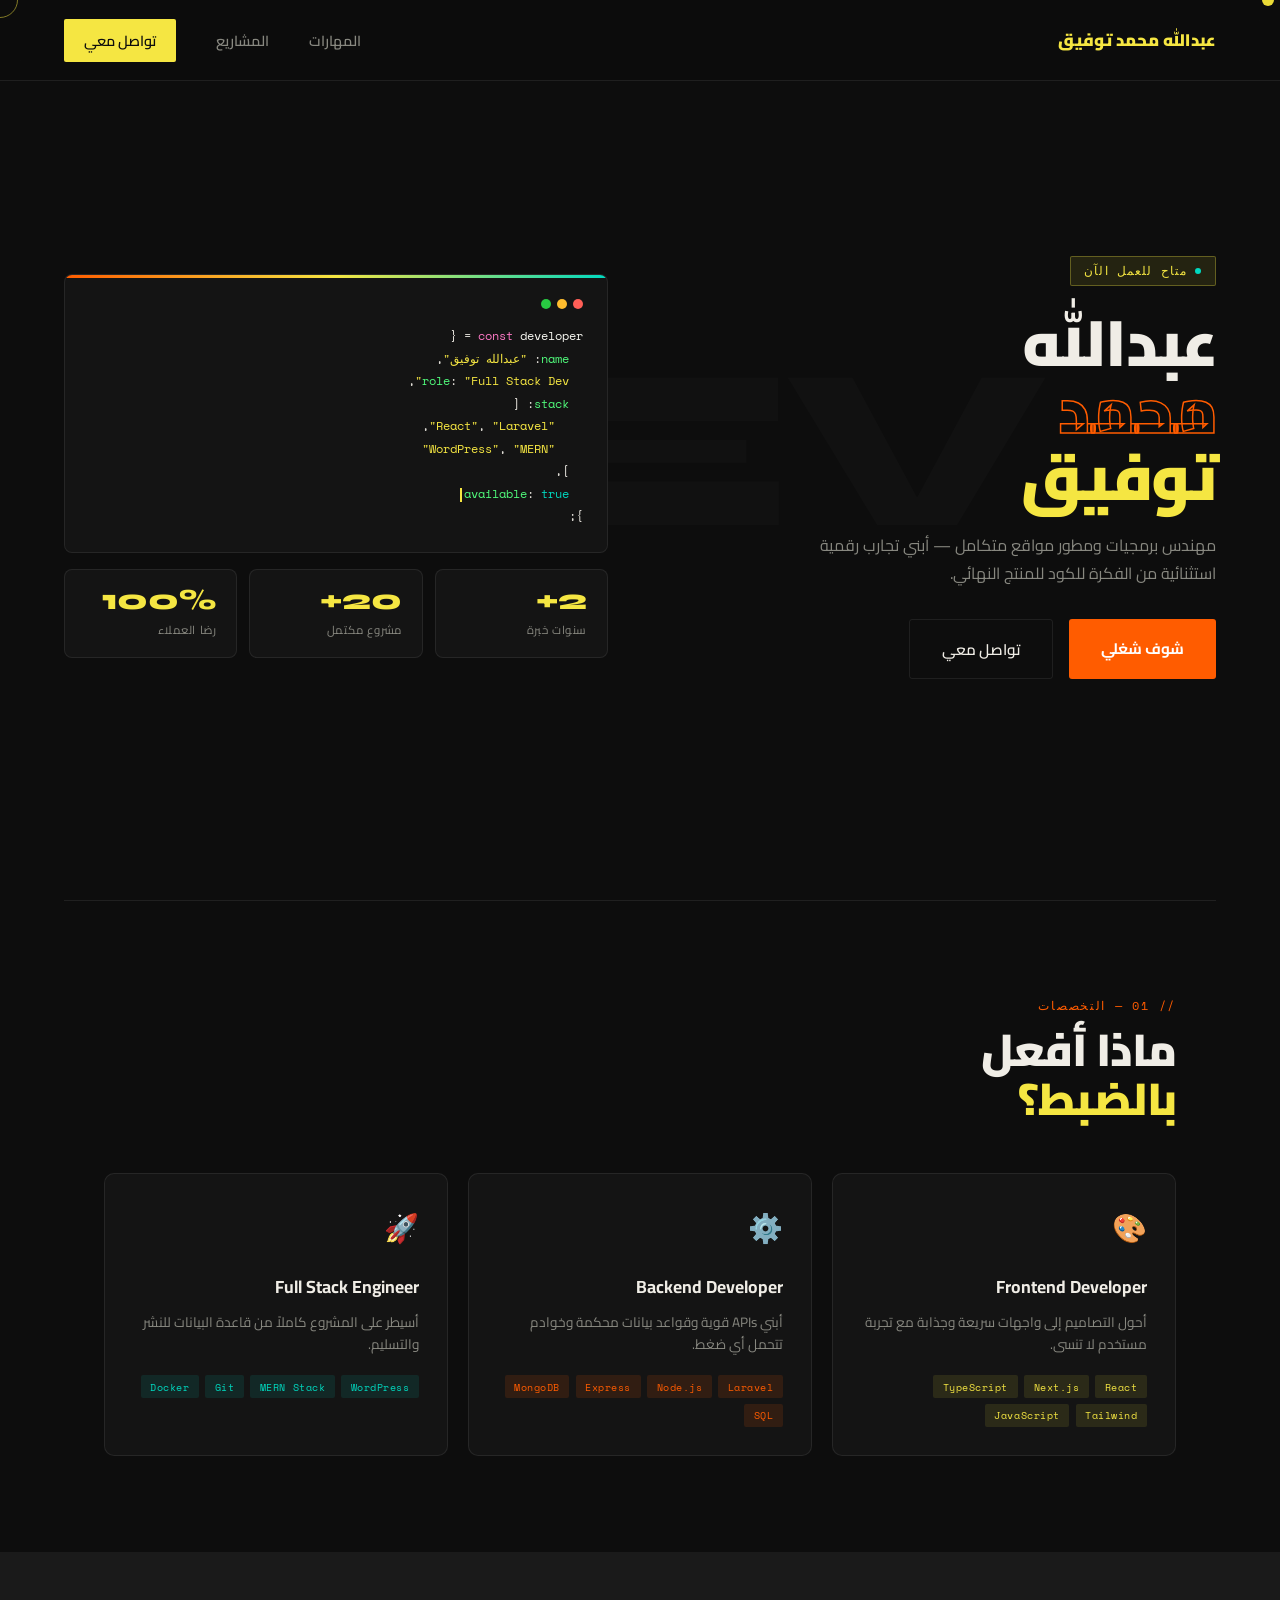
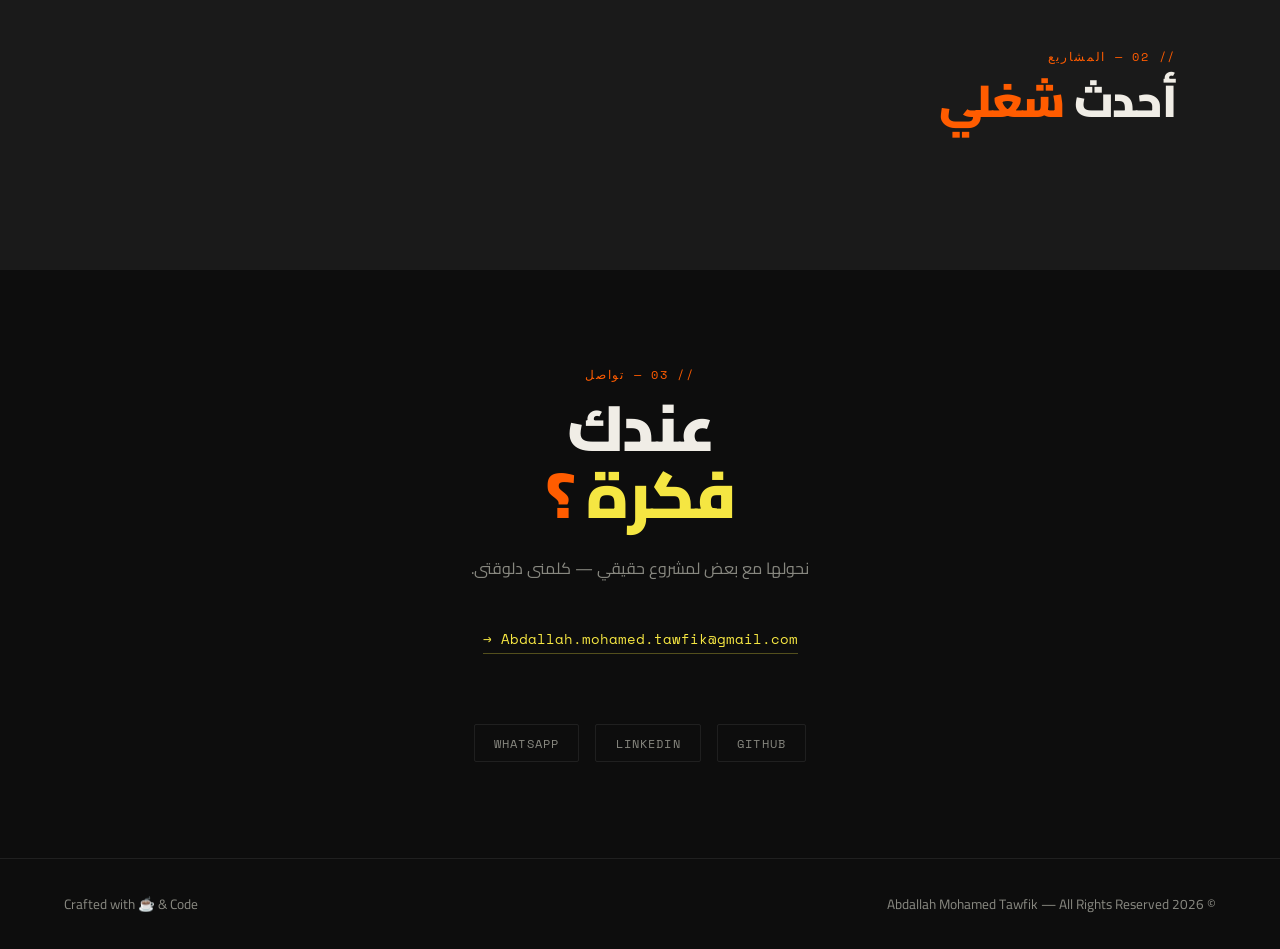
==== commit d7580d5d: "Update project.html and index.html: Add Figma URL, modify API endpoint, enhance project rendering, a" ====
--- a/index.html
+++ b/index.html
@@ -130,6 +130,7 @@
             <span class="tag tag-yellow">Next.js</span>
             <span class="tag tag-yellow">TypeScript</span>
             <span class="tag tag-yellow">Tailwind</span>
+            <span class="tag tag-yellow">JavaScript</span>
           </div>
         </div>
         <div class="skill-card backend reveal" style="transition-delay: 0.1s">
@@ -139,11 +140,11 @@
             أبني APIs قوية وقواعد بيانات محكمة وخوادم تتحمل أي ضغط.
           </p>
           <div class="skill-tags">
+            <span class="tag tag-orange">Laravel</span>
             <span class="tag tag-orange">Node.js</span>
-            <span class="tag tag-orange">Laravel</span>
             <span class="tag tag-orange">Express</span>
-            <span class="tag tag-orange">PostgreSQL</span>
             <span class="tag tag-orange">MongoDB</span>
+            <span class="tag tag-orange">SQL</span>
           </div>
         </div>
         <div class="skill-card fullstack reveal" style="transition-delay: 0.2s">
@@ -157,8 +158,7 @@
             <span class="tag tag-teal">MERN Stack</span>
             <span class="tag tag-teal">Git</span>
             <span class="tag tag-teal">Docker</span>
-            <span class="tag tag-teal">CI/CD</span>
-          </div>
+            </div>
         </div>
       </div>
     </section>
@@ -179,7 +179,7 @@
         عندك<br /><span class="y">فكرة</span> <span class="o">؟</span>
       </h2>
       <p class="contact-desc reveal">
-        نحولها مع بعض لمشروع حقيقي — ابعتلي وهنتكلم.
+        نحولها مع بعض لمشروع حقيقي — كلمنى دلوقتى.
       </p>
       <a
         href="mailto:Abdallah.mohamed.tawfik@gmail.com"
@@ -198,8 +198,8 @@
           class="social-link"
           >LinkedIn</a
         >
-        <a href="https://wa.me/201006110059" class="social-link">WhatsApp 1</a>
-        <a href="https://wa.me/201557713572" class="social-link">WhatsApp 2</a>
+        <!-- <a href="https://wa.me/201006110059" class="social-link">WhatsApp 2</a> -->
+        <a href="https://wa.me/201557713572" class="social-link">WhatsApp</a>
       </div>
     </section>
 
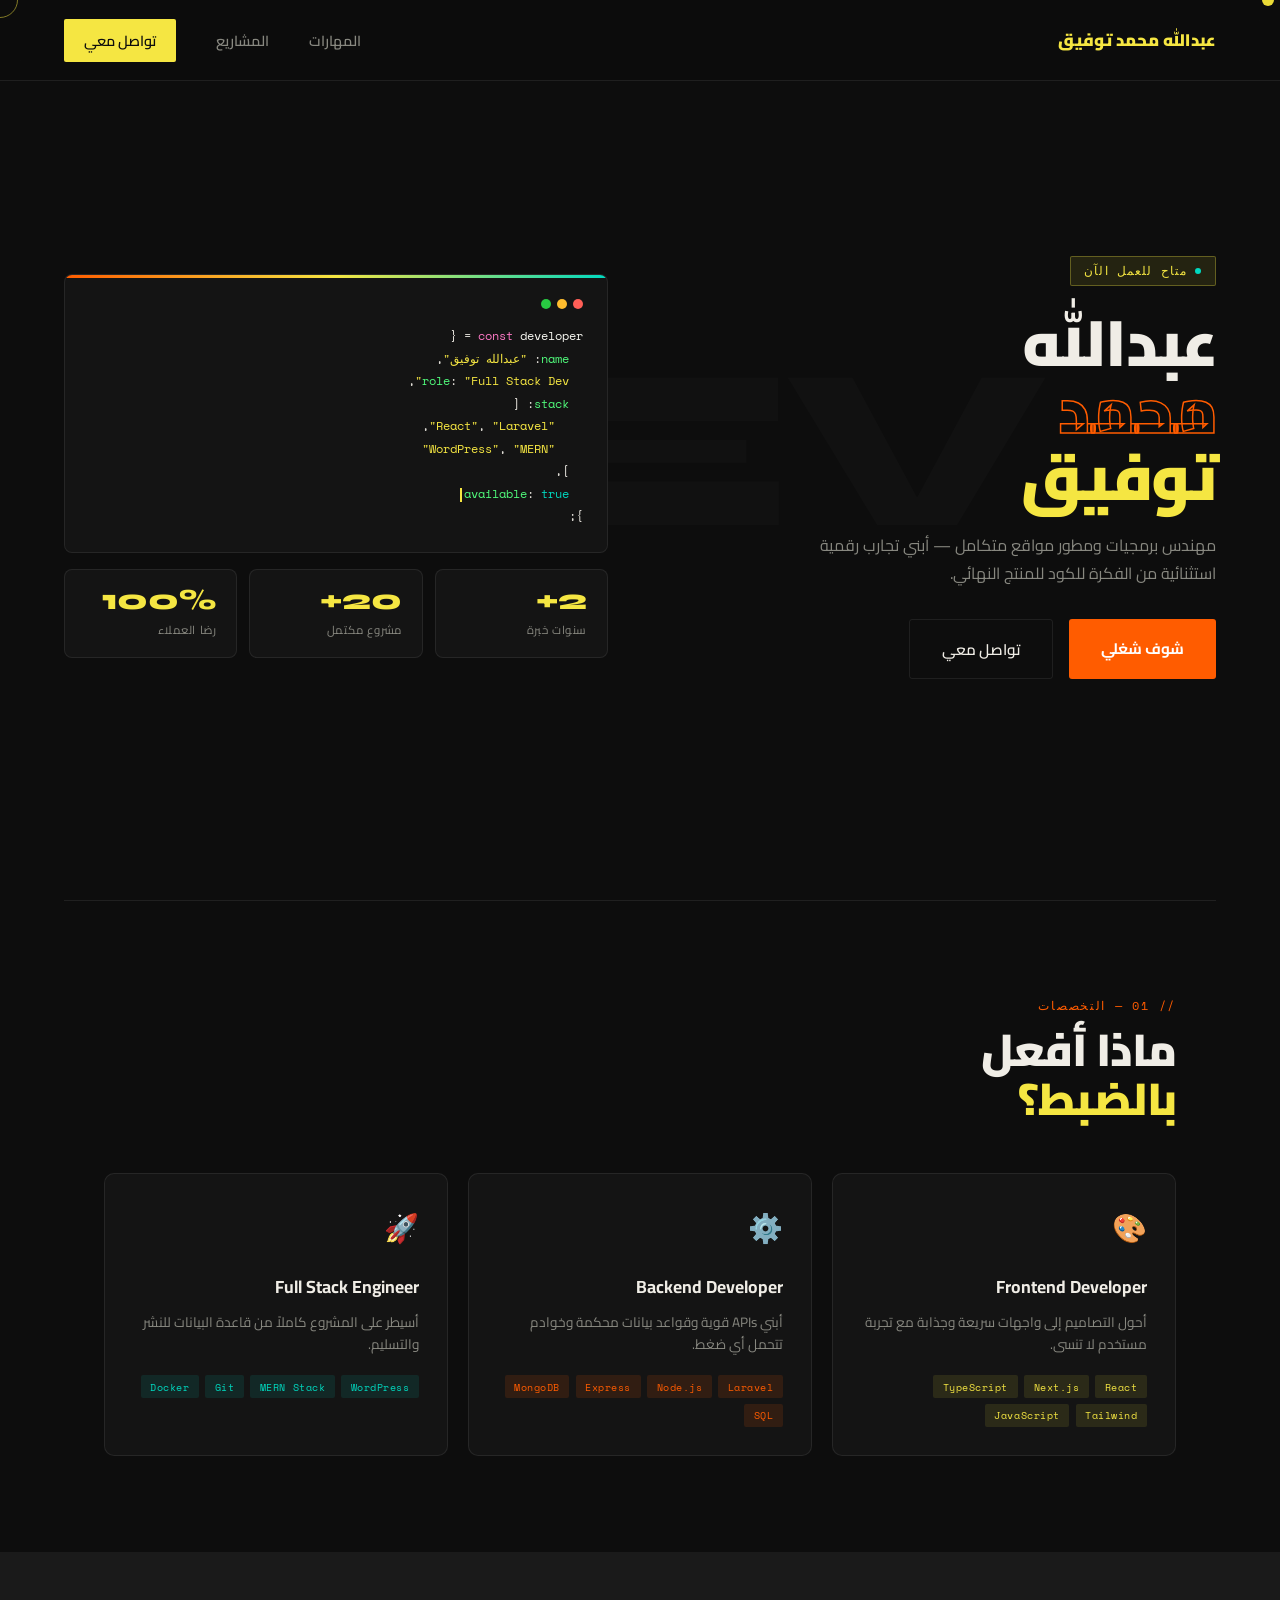
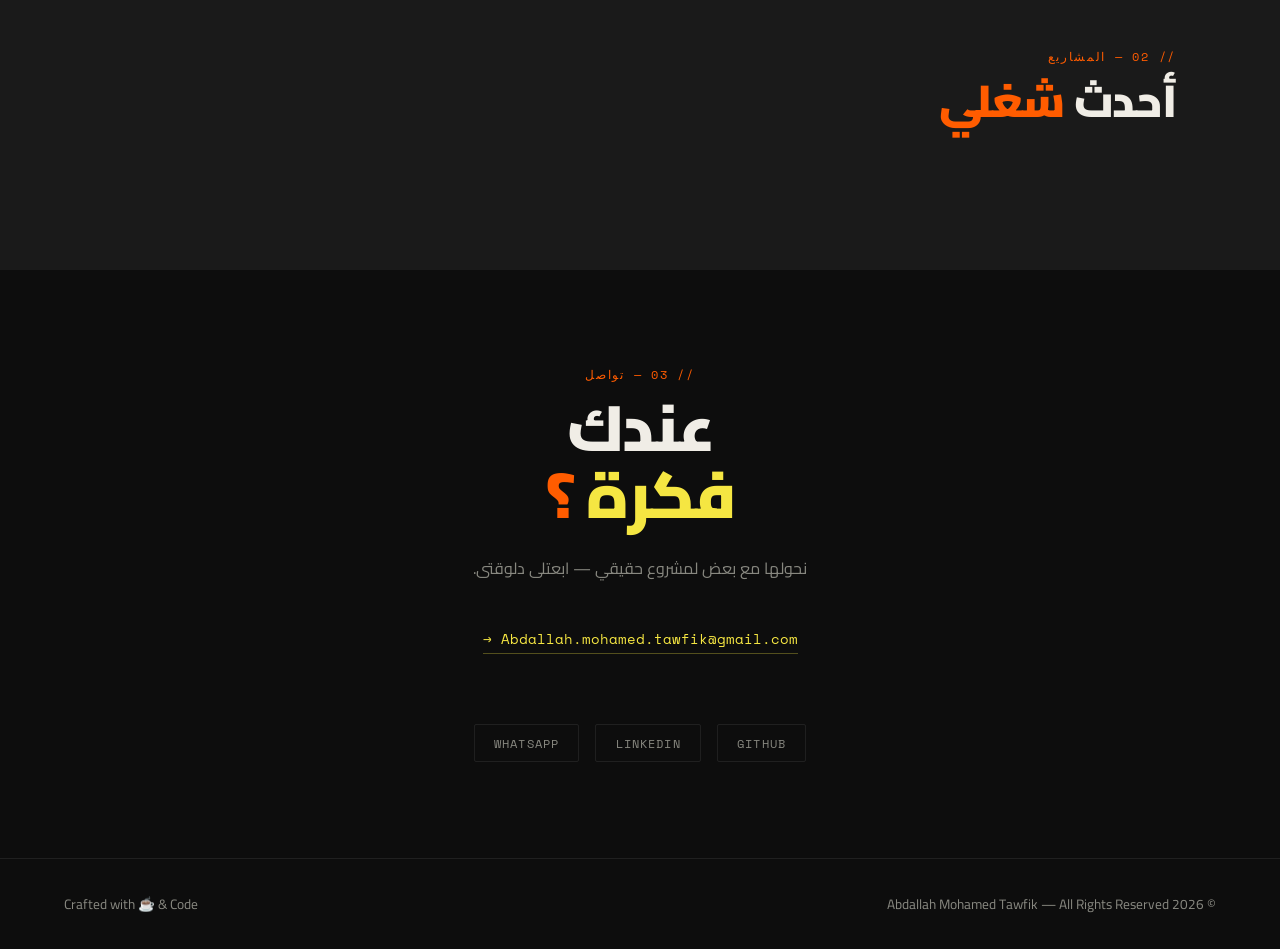
==== commit 74a12df1: "Update contact description in index.html for clarity" ====
--- a/index.html
+++ b/index.html
@@ -179,7 +179,7 @@
         عندك<br /><span class="y">فكرة</span> <span class="o">؟</span>
       </h2>
       <p class="contact-desc reveal">
-        نحولها مع بعض لمشروع حقيقي — كلمنى دلوقتى.
+        نحولها مع بعض لمشروع حقيقي — ابعتلى دلوقتى.
       </p>
       <a
         href="mailto:Abdallah.mohamed.tawfik@gmail.com"
